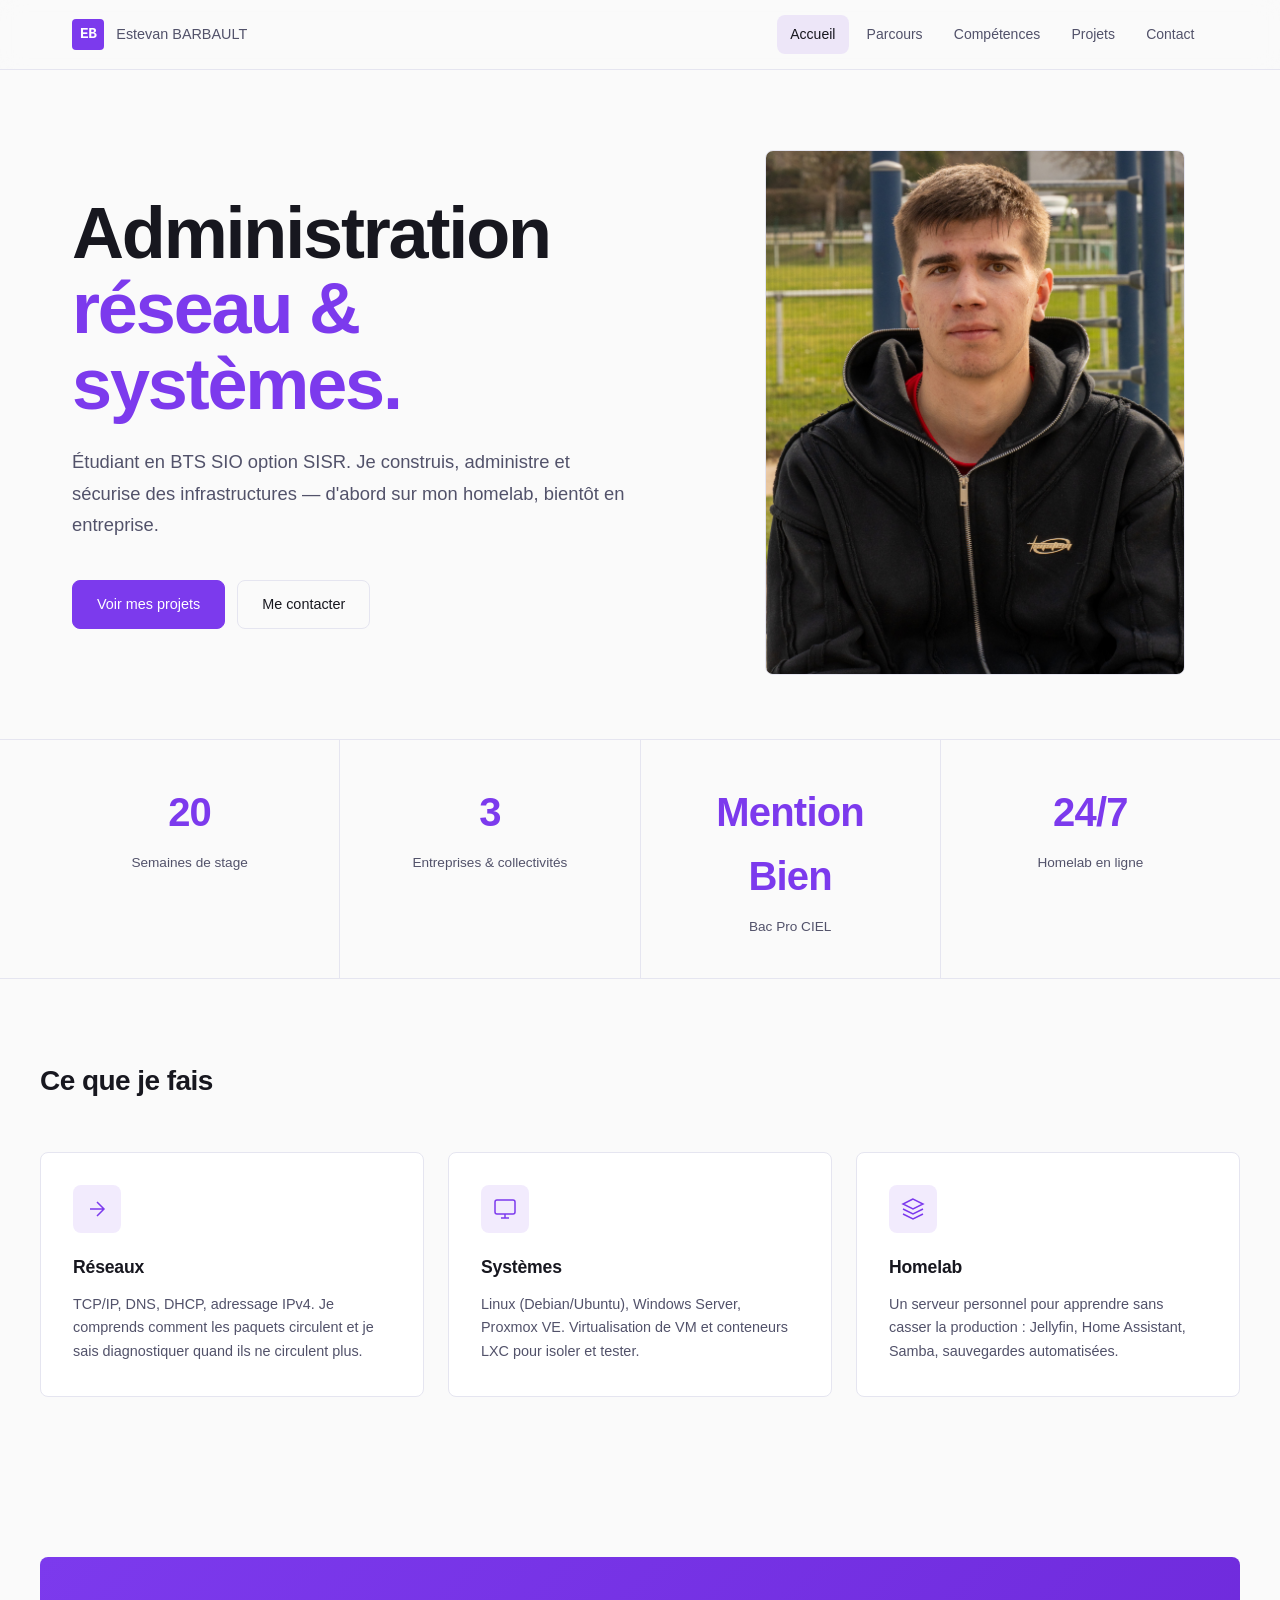
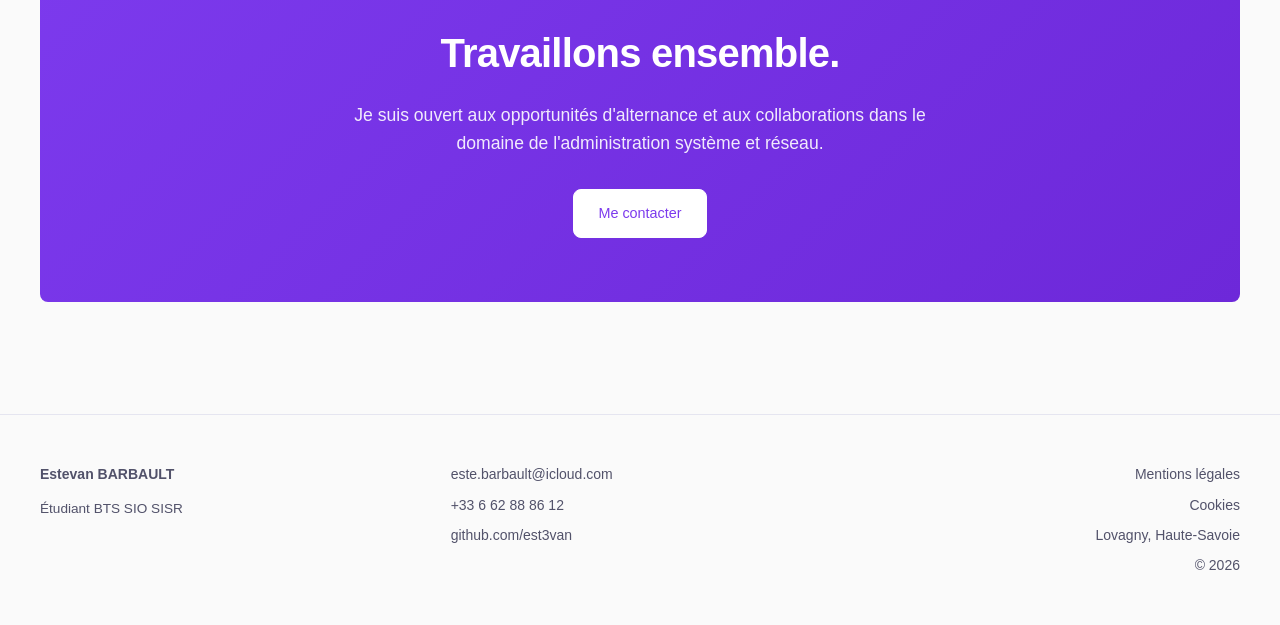
==== index.html @ fac8d5cd "Add files via upload" ====
<!DOCTYPE html>
<html lang="fr">
<head>
    <!-- Google Tag Manager -->
    <script>(function(w,d,s,l,i){w[l]=w[l]||[];w[l].push({'gtm.start':
    new Date().getTime(),event:'gtm.js'});var f=d.getElementsByTagName(s)[0],
    j=d.createElement(s),dl=l!='dataLayer'?'&l='+l:'';j.async=true;j.src=
    'https://www.googletagmanager.com/gtm.js?id='+i+dl;f.parentNode.insertBefore(j,f);
    })(window,document,'script','dataLayer','GTM-5NNPJSW4');</script>
    <!-- End Google Tag Manager -->

    <meta charset="UTF-8">
    <meta name="viewport" content="width=device-width, initial-scale=1.0">
    <title>Estevan BARBAULT — Administration réseau & systèmes</title>
    <meta name="description" content="Portfolio d'Estevan BARBAULT, étudiant en BTS SIO option SISR. Administration réseau, systèmes Linux/Windows, virtualisation Proxmox, homelab.">
    <meta name="keywords" content="BTS SIO, SISR, administration réseau, Linux, Proxmox, homelab, Estevan BARBAULT, Haute-Savoie">
    <meta name="author" content="Estevan BARBAULT">
    <meta name="robots" content="index, follow">
    <link rel="canonical" href="https://ebarbault.fr/">
    <link rel="alternate" hreflang="fr" href="https://ebarbault.fr/">
    <meta property="og:type" content="website">
    <meta property="og:url" content="https://ebarbault.fr/">
    <meta property="og:title" content="Estevan BARBAULT — BTS SIO SISR">
    <meta property="og:description" content="Étudiant en BTS SIO SISR, passionné par l'administration réseau et les systèmes.">
    <meta property="og:image" content="https://ebarbault.fr/og-image.jpg">
    <meta property="og:locale" content="fr_FR">
    <link rel="icon" type="image/svg+xml" href="logo-eb.svg">
    <link rel="stylesheet" href="css/style.css">
    <script type="application/ld+json">
    {
        "@context": "https://schema.org",
        "@type": "Person",
        "name": "Estevan BARBAULT",
        "jobTitle": "Étudiant BTS SIO SISR",
        "email": "este.barbault@icloud.com",
        "url": "https://ebarbault.fr",
        "sameAs": ["https://github.com/est3van"],
        "address": {
            "@type": "PostalAddress",
            "addressLocality": "Lovagny",
            "addressRegion": "Haute-Savoie",
            "postalCode": "74330",
            "addressCountry": "FR"
        },
        "knowsAbout": ["Administration réseau", "Linux", "Windows Server", "Proxmox VE", "TCP/IP", "DNS", "DHCP"]
    }
    </script>
</head>
<body>
    <!-- Google Tag Manager (noscript) -->
    <noscript><iframe src="https://www.googletagmanager.com/ns.html?id=GTM-5NNPJSW4"
    height="0" width="0" style="display:none;visibility:hidden"></iframe></noscript>
    <!-- End Google Tag Manager (noscript) -->

    <div class="page-wrapper">
        <header class="site-header">
            <div class="header-inner">
                <a href="/" class="logo">
                    <span class="logo-mark">EB</span>
                    <span class="logo-text">Estevan BARBAULT</span>
                </a>
                <nav class="main-nav">
                    <ul>
                        <li><a href="index.html" class="active">Accueil</a></li>
                        <li><a href="parcours.html">Parcours</a></li>
                        <li><a href="competences.html">Compétences</a></li>
                        <li><a href="projets.html">Projets</a></li>
                        <li><a href="contact.html">Contact</a></li>
                    </ul>
                </nav>
                <button class="mobile-toggle" id="mobileToggle" aria-label="Menu">
                    <span></span><span></span><span></span>
                </button>
            </div>
        </header>

        <main>
            <section class="hero">
                <div class="hero-inner">
                    <h1 class="hero-title">
                        Administration<br>
                        <span class="accent">réseau & systèmes.</span>
                    </h1>
                    <p class="hero-lead">
                        Étudiant en BTS SIO option SISR. Je construis, administre et sécurise des infrastructures — d'abord sur mon homelab, bientôt en entreprise.
                    </p>
                    <div class="hero-actions">
                        <a href="projets.html" class="btn btn-primary">Voir mes projets</a>
                        <a href="contact.html" class="btn btn-ghost">Me contacter</a>
                    </div>
                </div>
                <div class="hero-photo">
                    <img src="este.jpg" alt="Estevan BARBAULT" loading="lazy">
                    <div class="image-shield"></div>
                </div>
            </section>

            <section class="stats-section">
                <div class="stats-grid">
                    <div class="stat">
                        <div class="stat-value">20</div>
                        <div class="stat-label">Semaines de stage</div>
                    </div>
                    <div class="stat">
                        <div class="stat-value">3</div>
                        <div class="stat-label">Entreprises & collectivités</div>
                    </div>
                    <div class="stat">
                        <div class="stat-value">Mention Bien</div>
                        <div class="stat-label">Bac Pro CIEL</div>
                    </div>
                    <div class="stat">
                        <div class="stat-value">24/7</div>
                        <div class="stat-label">Homelab en ligne</div>
                    </div>
                </div>
            </section>

            <section class="section">
                <div class="section-inner">
                    <div class="section-header">
                        <h2 class="section-title">Ce que je fais</h2>
                    </div>
                    <div class="grid-3">
                        <article class="feature-card">
                            <div class="card-icon">
                                <svg viewBox="0 0 24 24" fill="none" stroke="currentColor" stroke-width="1.5"><path d="M5 12h14M12 5l7 7-7 7"/></svg>
                            </div>
                            <h3>Réseaux</h3>
                            <p>TCP/IP, DNS, DHCP, adressage IPv4. Je comprends comment les paquets circulent et je sais diagnostiquer quand ils ne circulent plus.</p>
                        </article>
                        <article class="feature-card">
                            <div class="card-icon">
                                <svg viewBox="0 0 24 24" fill="none" stroke="currentColor" stroke-width="1.5"><rect x="2" y="3" width="20" height="14" rx="2"/><path d="M8 21h8M12 17v4"/></svg>
                            </div>
                            <h3>Systèmes</h3>
                            <p>Linux (Debian/Ubuntu), Windows Server, Proxmox VE. Virtualisation de VM et conteneurs LXC pour isoler et tester.</p>
                        </article>
                        <article class="feature-card">
                            <div class="card-icon">
                                <svg viewBox="0 0 24 24" fill="none" stroke="currentColor" stroke-width="1.5"><path d="M12 2L2 7l10 5 10-5-10-5zM2 17l10 5 10-5M2 12l10 5 10-5"/></svg>
                            </div>
                            <h3>Homelab</h3>
                            <p>Un serveur personnel pour apprendre sans casser la production : Jellyfin, Home Assistant, Samba, sauvegardes automatisées.</p>
                        </article>
                    </div>
                </div>
            </section>

            <section class="cta-section">
                <div class="cta-inner">
                    <h2>Travaillons ensemble.</h2>
                    <p>Je suis ouvert aux opportunités d'alternance et aux collaborations dans le domaine de l'administration système et réseau.</p>
                    <a href="contact.html" class="btn btn-primary">Me contacter</a>
                </div>
            </section>
        </main>

        <footer class="site-footer">
            <div class="footer-inner">
                <div class="footer-col">
                    <div class="footer-name">Estevan BARBAULT</div>
                    <div class="footer-role">Étudiant BTS SIO SISR</div>
                </div>
                <div class="footer-col">
                    <a href="mailto:este.barbault@icloud.com">este.barbault@icloud.com</a>
                    <a href="tel:+33662888612">+33 6 62 88 86 12</a>
                    <a href="https://github.com/est3van" target="_blank" rel="noopener">github.com/est3van</a>
                </div>
                <div class="footer-col footer-col--right">
                    <a href="mentions-legales.html">Mentions légales</a>
                    <a href="cookies.html">Cookies</a>
                    <span>Lovagny, Haute-Savoie</span>
                    <span>&copy; 2026</span>
                </div>
            </div>
        </footer>
    </div>

    <script src="js/main.js"></script>
</body>
</html>
---- css/style.css ----
/* ============================================
   TOKENS & RESET
   ============================================ */
*, *::before, *::after {
    margin: 0;
    padding: 0;
    box-sizing: border-box;
}

:root {
    --font-sans: -apple-system, BlinkMacSystemFont, 'Segoe UI', 'Inter', Roboto, sans-serif;
    --font-mono: 'SF Mono', 'JetBrains Mono', 'Cascadia Code', Consolas, monospace;

    /* Accent violet clair pour meilleur contraste (7.2:1 sur fond sombre) */
    --accent: #a78bfa;
    --accent-light: #c4b5fd;
    --accent-soft: rgba(167, 139, 250, 0.12);
    --success: #4ade80;
    --error: #ef4444;
    --info: #3b82f6;
}

/* Thème sombre (défaut) */
:root {
    --bg: #0a0a0f;
    --bg-elevated: #12121a;
    --bg-hover: #1a1a25;
    --text: #f0f0f5;
    --text-muted: #8a8a9a;
    --text-subtle: #55556a;
    --border: #25253a;
    --border-strong: #3a3a55;
    --radius: 8px;
    --max-width: 1200px;
    --transition: 0.25s cubic-bezier(0.4, 0, 0.2, 1);
    --header-height: 70px;
}

/* Thème clair (auto selon préférence système) */
@media (prefers-color-scheme: light) {
    :root {
        --bg: #fafafa;
        --bg-elevated: #ffffff;
        --bg-hover: #f0f0f5;
        --text: #17171f;
        --text-muted: #52526a;
        --text-subtle: #a3a3b8;
        --border: #e5e5f0;
        --border-strong: #d4d4e0;
        --accent: #7c3aed;
        --accent-light: #6d28d9;
        --accent-soft: rgba(124, 58, 237, 0.1);
    }
}

html {
    scroll-behavior: smooth;
    scroll-padding-top: var(--header-height); /* Empêche le header de cacher le contenu */
}

body {
    font-family: var(--font-sans);
    background: var(--bg);
    color: var(--text);
    line-height: 1.6;
    -webkit-font-smoothing: antialiased;
    -moz-osx-font-smoothing: grayscale;
}

a {
    color: inherit;
    text-decoration: none;
    transition: color var(--transition);
}

a:hover {
    color: var(--accent);
}

/* ============================================
   HEADER
   ============================================ */
.site-header {
    position: sticky;
    top: 0;
    z-index: 100;
    background: color-mix(in srgb, var(--bg) 85%, transparent);
    backdrop-filter: blur(12px);
    -webkit-backdrop-filter: blur(12px);
    border-bottom: 1px solid var(--border);
    height: var(--header-height);
}

.header-inner {
    max-width: var(--max-width);
    margin: 0 auto;
    padding: 0 2rem;
    height: 100%;
    display: flex;
    align-items: center;
    justify-content: space-between;
    gap: 2rem;
}

.logo {
    display: flex;
    align-items: center;
    gap: 0.75rem;
    font-weight: 500;
}

.logo-mark {
    font-family: var(--font-mono);
    font-weight: 700;
    font-size: 0.9rem;
    letter-spacing: -0.5px;
    background: var(--accent);
    color: #fff;
    padding: 0.25rem 0.5rem;
    border-radius: 4px;
}

.logo-text {
    font-size: 0.9rem;
    color: var(--text-muted);
}

.main-nav ul {
    list-style: none;
    display: flex;
    gap: 0.25rem;
}

.main-nav a {
    display: flex;
    align-items: center;
    gap: 0.5rem;
    padding: 0.5rem 0.85rem;
    font-size: 0.875rem;
    color: var(--text-muted);
    border-radius: var(--radius);
    transition: all var(--transition);
}

.main-nav a:hover {
    color: var(--text);
    background: var(--bg-hover);
}

.main-nav a.active {
    color: var(--text);
    background: var(--accent-soft);
    font-weight: 500;
}

/* ============================================
   MOBILE TOGGLE
   ============================================ */
.mobile-toggle {
    display: none;
    background: transparent;
    border: 1px solid var(--border);
    border-radius: var(--radius);
    padding: 0.5rem;
    cursor: pointer;
    flex-direction: column;
    gap: 4px;
    width: 36px;
    height: 36px;
    align-items: center;
    justify-content: center;
    transition: border-color var(--transition);
}

.mobile-toggle:hover {
    border-color: var(--accent);
}

.mobile-toggle span {
    width: 18px;
    height: 2px;
    background: var(--text);
    border-radius: 2px;
    transition: all var(--transition);
}

/* ============================================
   HERO
   ============================================ */
.hero {
    padding: 5rem 2rem 4rem;
    max-width: var(--max-width);
    margin: 0 auto;
    display: grid;
    grid-template-columns: 1.3fr 1fr;
    gap: 4rem;
    align-items: center;
}

.hero-title {
    font-size: clamp(2.5rem, 6vw, 4.5rem);
    font-weight: 700;
    letter-spacing: -0.03em;
    line-height: 1.05;
    margin-bottom: 1.5rem;
}

.hero-title .accent {
    color: var(--accent);
}

.hero-lead {
    font-size: 1.15rem;
    color: var(--text-muted);
    max-width: 560px;
    line-height: 1.7;
    margin-bottom: 2.5rem;
}

.hero-actions {
    display: flex;
    gap: 0.75rem;
    flex-wrap: wrap;
}

.hero-photo {
    position: relative;
    max-width: 420px;
    width: 100%;
    margin: 0 auto;
    border-radius: var(--radius);
    overflow: hidden;
    border: 1px solid var(--border);
    aspect-ratio: 4/5;
}

.hero-photo img {
    width: 100%;
    height: 100%;
    object-fit: cover;
    pointer-events: none;
    user-select: none;
}

.image-shield {
    position: absolute;
    top: 0;
    left: 0;
    width: 100%;
    height: 100%;
    background: transparent;
    z-index: 10;
}

/* ============================================
   BUTTONS
   ============================================ */
.btn {
    display: inline-flex;
    align-items: center;
    justify-content: center;
    gap: 0.5rem;
    padding: 0.75rem 1.5rem;
    font-size: 0.9rem;
    font-weight: 500;
    border-radius: var(--radius);
    border: 1px solid transparent;
    cursor: pointer;
    transition: all var(--transition);
    font-family: inherit;
}

.btn-primary {
    background: var(--accent);
    color: #fff;
    border-color: var(--accent);
}

.btn-primary:hover {
    background: var(--accent-light);
    border-color: var(--accent-light);
    color: #fff;
    transform: translateY(-1px);
}

.btn-ghost {
    background: transparent;
    color: var(--text);
    border-color: var(--border);
}

.btn-ghost:hover {
    border-color: var(--accent);
    color: var(--accent);
    background: var(--accent-soft);
}

.btn:disabled {
    opacity: 0.6;
    cursor: not-allowed;
    transform: none !important;
}

/* ============================================
   STATS
   ============================================ */
.stats-section {
    border-top: 1px solid var(--border);
    border-bottom: 1px solid var(--border);
}

.stats-grid {
    max-width: var(--max-width);
    margin: 0 auto;
    display: grid;
    grid-template-columns: repeat(4, 1fr);
    gap: 1px;
    background: var(--border);
}

.stat {
    background: var(--bg);
    padding: 2.5rem 2rem;
    text-align: center;
    transition: background var(--transition);
}

.stat:hover {
    background: var(--bg-elevated);
}

.stat-value {
    font-size: 2.5rem;
    font-weight: 700;
    letter-spacing: -0.02em;
    margin-bottom: 0.5rem;
    color: var(--accent);
}

.stat-label {
    font-size: 0.85rem;
    color: var(--text-muted);
}

/* ============================================
   SECTIONS
   ============================================ */
.section {
    padding: 5rem 2rem;
}

.section-alt {
    background: var(--bg-elevated);
    border-top: 1px solid var(--border);
    border-bottom: 1px solid var(--border);
}

.section-inner {
    max-width: var(--max-width);
    margin: 0 auto;
}

.section-header {
    display: flex;
    align-items: baseline;
    gap: 1rem;
    margin-bottom: 3rem;
}

.section-title {
    font-size: 1.75rem;
    font-weight: 700;
    letter-spacing: -0.02em;
}

/* ============================================
   FEATURE CARDS
   ============================================ */
.grid-3 {
    display: grid;
    grid-template-columns: repeat(3, 1fr);
    gap: 1.5rem;
}

.feature-card {
    background: var(--bg-elevated);
    border: 1px solid var(--border);
    border-radius: var(--radius);
    padding: 2rem;
    transition: all var(--transition);
}

.feature-card:hover {
    border-color: var(--accent);
    transform: translateY(-2px);
    box-shadow: 0 10px 30px -10px rgba(0, 0, 0, 0.3);
}

.card-icon {
    width: 48px;
    height: 48px;
    background: var(--accent-soft);
    border-radius: var(--radius);
    display: flex;
    align-items: center;
    justify-content: center;
    margin-bottom: 1.25rem;
    color: var(--accent);
}

.card-icon svg {
    width: 24px;
    height: 24px;
}

.feature-card h3 {
    font-size: 1.1rem;
    font-weight: 600;
    margin-bottom: 0.75rem;
    letter-spacing: -0.01em;
}

.feature-card p {
    font-size: 0.9rem;
    color: var(--text-muted);
    line-height: 1.65;
}

/* ============================================
   TIMELINE
   ============================================ */
.timeline {
    display: flex;
    flex-direction: column;
}

.timeline-item {
    display: grid;
    grid-template-columns: 200px 1fr;
    gap: 2rem;
    padding: 2rem 0;
    border-bottom: 1px solid var(--border);
}

.timeline-item:first-child {
    padding-top: 0;
}

.timeline-item:last-child {
    border-bottom: none;
}

.timeline-date {
    font-family: var(--font-mono);
    font-size: 0.85rem;
    color: var(--accent);
    padding-top: 0.2rem;
}

.timeline-content h3 {
    font-size: 1.15rem;
    font-weight: 600;
    margin-bottom: 0.25rem;
    letter-spacing: -0.01em;
}

.timeline-place {
    font-size: 0.9rem;
    color: var(--text-muted);
    margin-bottom: 0.75rem;
}

.timeline-content p {
    font-size: 0.95rem;
    color: var(--text-muted);
    line-height: 1.7;
}

/* ============================================
   CERT GRID
   ============================================ */
.cert-grid {
    display: grid;
    grid-template-columns: repeat(3, 1fr);
    gap: 1.5rem;
}

.cert-card {
    background: var(--bg-elevated);
    border: 1px solid var(--border);
    border-radius: var(--radius);
    padding: 2rem;
    transition: border-color var(--transition);
}

.cert-card:hover {
    border-color: var(--accent);
}

.cert-card h3 {
    font-size: 1.25rem;
    font-weight: 700;
    margin-bottom: 0.5rem;
    color: var(--accent);
}

.cert-card p {
    color: var(--text-muted);
    font-size: 0.9rem;
    margin-bottom: 1rem;
}

.cert-date {
    font-family: var(--font-mono);
    font-size: 0.8rem;
    color: var(--text-subtle);
}

/* ============================================
   SKILL LIST
   ============================================ */
.skill-list {
    list-style: none;
    display: flex;
    flex-direction: column;
    gap: 1rem;
}

.skill-list li {
    font-size: 0.95rem;
    padding-left: 1.5rem;
    position: relative;
    line-height: 1.6;
}

.skill-list li::before {
    content: '';
    position: absolute;
    left: 0;
    top: 0.6rem;
    width: 6px;
    height: 6px;
    background: var(--accent);
    border-radius: 50%;
}

.skill-list li strong {
    color: var(--text);
}

/* ============================================
   TECH GRID
   ============================================ */
.tech-grid {
    display: grid;
    grid-template-columns: repeat(auto-fill, minmax(160px, 1fr));
    gap: 1rem;
}

.tech-item {
    background: var(--bg-elevated);
    border: 1px solid var(--border);
    border-radius: var(--radius);
    padding: 1rem 1.25rem;
    text-align: center;
    font-size: 0.9rem;
    font-weight: 500;
    transition: all var(--transition);
}

.tech-item:hover {
    border-color: var(--accent);
    color: var(--accent);
    transform: translateY(-2px);
}

/* ============================================
   PROJECT GRID
   ============================================ */
.project-grid {
    display: grid;
    grid-template-columns: repeat(2, 1fr);
    gap: 1.5rem;
}

.project-card {
    background: var(--bg-elevated);
    border: 1px solid var(--border);
    border-radius: var(--radius);
    padding: 2rem;
    display: flex;
    flex-direction: column;
    transition: all var(--transition);
}

.project-card:hover {
    border-color: var(--accent);
    transform: translateY(-2px);
    box-shadow: 0 10px 30px -10px rgba(0, 0, 0, 0.3);
}

.project-tag {
    font-family: var(--font-mono);
    font-size: 0.7rem;
    text-transform: uppercase;
    letter-spacing: 1.5px;
    color: var(--accent);
    margin-bottom: 1rem;
    padding: 0.25rem 0.75rem;
    background: var(--accent-soft);
    border-radius: 100px;
    display: inline-block;
    width: fit-content;
}

.project-card h2 {
    font-size: 1.25rem;
    font-weight: 700;
    margin-bottom: 0.75rem;
    letter-spacing: -0.01em;
}

.project-card p {
    font-size: 0.9rem;
    color: var(--text-muted);
    line-height: 1.65;
    flex: 1;
    margin-bottom: 1.5rem;
}

.project-tech {
    display: flex;
    flex-wrap: wrap;
    gap: 0.5rem;
}

.project-tech span {
    font-family: var(--font-mono);
    font-size: 0.75rem;
    background: var(--bg);
    border: 1px solid var(--border);
    padding: 0.3rem 0.7rem;
    border-radius: 4px;
    color: var(--text-muted);
}

/* ============================================
   CTA SECTION
   ============================================ */
.cta-section {
    padding: 5rem 2rem;
}

.cta-inner {
    max-width: var(--max-width);
    margin: 0 auto;
    background: linear-gradient(135deg, var(--accent) 0%, var(--accent-light) 100%);
    border-radius: var(--radius);
    padding: 4rem 3rem;
    text-align: center;
    color: #fff;
}

.cta-inner h2 {
    font-size: 2.5rem;
    font-weight: 700;
    margin-bottom: 1rem;
    letter-spacing: -0.02em;
}

.cta-inner p {
    font-size: 1.1rem;
    opacity: 0.9;
    max-width: 600px;
    margin: 0 auto 2rem;
}

.cta-inner .btn-primary {
    background: #fff;
    color: var(--accent);
    border-color: #fff;
}

.cta-inner .btn-primary:hover {
    background: var(--bg);
    color: var(--accent);
}

/* ============================================
   PAGE HERO
   ============================================ */
.page-hero {
    padding: 5rem 2rem 3rem;
    max-width: var(--max-width);
    margin: 0 auto;
}

.page-hero-inner {
    max-width: 720px;
}

.page-title {
    font-size: clamp(2rem, 5vw, 3.5rem);
    font-weight: 700;
    letter-spacing: -0.03em;
    line-height: 1.1;
    margin-bottom: 1rem;
}

.page-lead {
    font-size: 1.1rem;
    color: var(--text-muted);
    line-height: 1.7;
}

/* ============================================
   CONTACT
   ============================================ */
.contact-layout {
    display: grid;
    grid-template-columns: 1fr 1.5fr;
    gap: 4rem;
    align-items: start;
}

.contact-info h2 {
    font-size: 1.25rem;
    font-weight: 700;
    margin-bottom: 1.5rem;
}

.contact-dl {
    display: flex;
    flex-direction: column;
    gap: 1.25rem;
}

.contact-dl dt {
    font-size: 0.75rem;
    text-transform: uppercase;
    letter-spacing: 1.5px;
    color: var(--accent);
    margin-bottom: 0.25rem;
    font-family: var(--font-mono);
}

.contact-dl dd {
    font-size: 0.95rem;
}

.contact-dl dd a:hover {
    color: var(--accent);
    text-decoration: underline;
    text-underline-offset: 4px;
}

.contact-form-wrapper h2 {
    font-size: 1.25rem;
    font-weight: 700;
    margin-bottom: 1.5rem;
}

.contact-form {
    display: flex;
    flex-direction: column;
    gap: 1.25rem;
}

.form-group label {
    display: block;
    font-size: 0.85rem;
    font-weight: 500;
    margin-bottom: 0.5rem;
    color: var(--text);
}

.form-group input,
.form-group textarea {
    width: 100%;
    padding: 0.75rem 1rem;
    font-family: var(--font-sans);
    font-size: 0.95rem;
    border: 1px solid var(--border);
    border-radius: var(--radius);
    background: var(--bg-elevated);
    color: var(--text);
    transition: all var(--transition);
}

.form-group input:focus,
.form-group textarea:focus {
    outline: none;
    border-color: var(--accent);
    box-shadow: 0 0 0 3px var(--accent-soft);
}

.form-group textarea {
    resize: vertical;
    min-height: 140px;
}

/* --- FORM STATUS ANIMATIONS --- */
.form-status {
    font-size: 0.9rem;
    padding: 0.85rem 1rem;
    border-radius: var(--radius);
    display: none;
    opacity: 0;
    transform: translateY(-10px);
    transition: all 0.3s ease;
}

.form-status.show {
    display: block;
    opacity: 1;
    transform: translateY(0);
}

.form-status.success {
    background: color-mix(in srgb, var(--success) 10%, var(--bg));
    color: var(--success);
    border: 1px solid color-mix(in srgb, var(--success) 30%, var(--bg));
}

.form-status.error {
    background: color-mix(in srgb, var(--error) 10%, var(--bg));
    color: var(--error);
    border: 1px solid color-mix(in srgb, var(--error) 30%, var(--bg));
}

.form-status.loading {
    background: color-mix(in srgb, var(--info) 10%, var(--bg));
    color: var(--info);
    border: 1px solid color-mix(in srgb, var(--info) 30%, var(--bg));
}

.rgpd-notice {
    font-size: 0.8rem;
    color: var(--text-subtle);
    margin-top: 1rem;
    line-height: 1.5;
}

/* ============================================
   ERROR PAGE
   ============================================ */
.error-page {
    padding: 8rem 2rem;
    min-height: 70vh;
    display: flex;
    align-items: center;
    justify-content: center;
}

.error-inner {
    text-align: center;
    max-width: 600px;
}

.error-code {
    font-size: 8rem;
    font-weight: 700;
    color: var(--accent);
    line-height: 1;
    margin-bottom: 1rem;
    letter-spacing: -0.03em;
}

.error-title {
    font-size: 2rem;
    font-weight: 700;
    margin-bottom: 1rem;
    letter-spacing: -0.02em;
}

.error-lead {
    font-size: 1.1rem;
    color: var(--text-muted);
    line-height: 1.7;
    margin-bottom: 2.5rem;
}

.error-actions {
    display: flex;
    gap: 0.75rem;
    justify-content: center;
    flex-wrap: wrap;
}

/* ============================================
   FOOTER
   ============================================ */
.site-footer {
    border-top: 1px solid var(--border);
    padding: 3rem 2rem;
    margin-top: 2rem;
}

.footer-inner {
    max-width: var(--max-width);
    margin: 0 auto;
    display: grid;
    grid-template-columns: 1fr 1fr 1fr;
    gap: 2rem;
}

.footer-name {
    font-weight: 600;
    margin-bottom: 0.25rem;
}

.footer-role {
    font-size: 0.85rem;
    color: var(--text-muted);
}

.footer-col {
    display: flex;
    flex-direction: column;
    gap: 0.5rem;
    font-size: 0.875rem;
    color: var(--text-muted);
}

.footer-col a:hover {
    color: var(--accent);
}

.footer-col--right {
    text-align: right;
}

/* ============================================
   CONTENT BLOCKS
   ============================================ */
.content-block {
    margin-bottom: 2.5rem;
}

.content-block h2 {
    font-size: 1.25rem;
    font-weight: 700;
    margin-bottom: 1rem;
    color: var(--text);
}

.content-block p {
    font-size: 0.95rem;
    color: var(--text-muted);
    line-height: 1.7;
    margin-bottom: 1rem;
}

.content-block ul {
    font-size: 0.95rem;
    color: var(--text-muted);
    line-height: 1.7;
    margin-left: 2rem;
}

/* ============================================
   RESPONSIVE
   ============================================ */
@media (max-width: 968px) {
    .hero {
        grid-template-columns: 1fr;
        gap: 3rem;
        text-align: center;
    }

    .hero-lead {
        margin-left: auto;
        margin-right: auto;
    }

    .hero-actions {
        justify-content: center;
    }

    .hero-photo {
        max-width: 400px;
        margin: 0 auto;
    }

    .grid-3 {
        grid-template-columns: 1fr;
    }

    .stats-grid {
        grid-template-columns: repeat(2, 1fr);
    }

    .project-grid {
        grid-template-columns: 1fr;
    }

    .cert-grid {
        grid-template-columns: 1fr;
    }

    .contact-layout {
        grid-template-columns: 1fr;
        gap: 3rem;
    }

    .timeline-item {
        grid-template-columns: 1fr;
        gap: 0.5rem;
    }
}

@media (max-width: 768px) {
    .header-inner {
        padding: 0 1rem;
    }

    .main-nav {
        display: none;
        position: absolute;
        top: 100%;
        left: 0;
        right: 0;
        background: var(--bg-elevated);
        border-bottom: 1px solid var(--border);
        padding: 1rem;
        box-shadow: 0 10px 30px -10px rgba(0, 0, 0, 0.5);
    }

    .main-nav.active {
        display: block;
        animation: slideDown 0.3s ease forwards;
    }

    @keyframes slideDown {
        from { opacity: 0; transform: translateY(-10px); }
        to { opacity: 1; transform: translateY(0); }
    }

    .main-nav ul {
        flex-direction: column;
        gap: 0.25rem;
    }

    .main-nav a {
        padding: 0.75rem 1rem;
        width: 100%;
    }

    .mobile-toggle {
        display: flex;
    }

    .hero {
        padding: 3rem 1rem 2rem;
    }

    .section {
        padding: 3rem 1rem;
    }

    .stats-grid {
        grid-template-columns: 1fr 1fr;
    }

    .footer-inner {
        grid-template-columns: 1fr;
        gap: 1.5rem;
        text-align: center;
    }

    .footer-col {
        align-items: center;
    }

    .footer-col--right {
        text-align: center;
    }

    .cta-inner {
        padding: 3rem 1.5rem;
    }

    .cta-inner h2 {
        font-size: 1.75rem;
    }
}
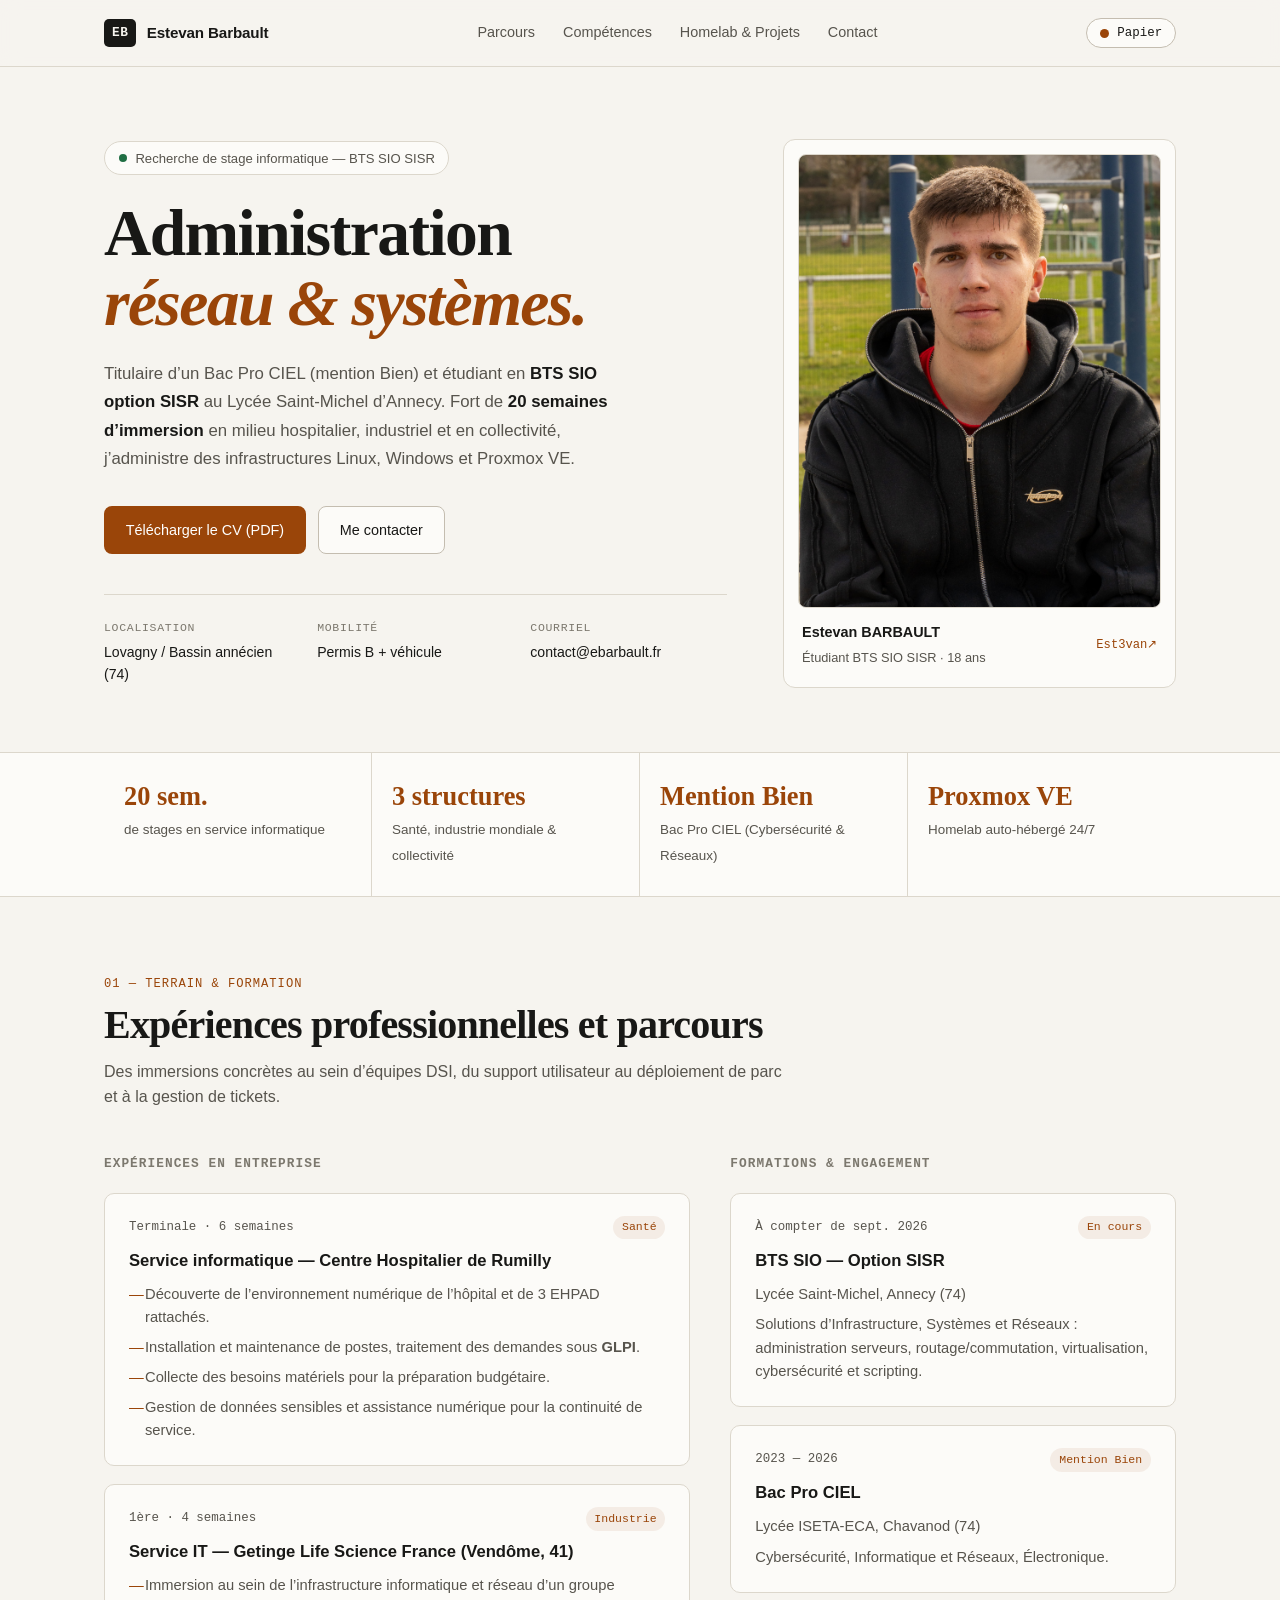
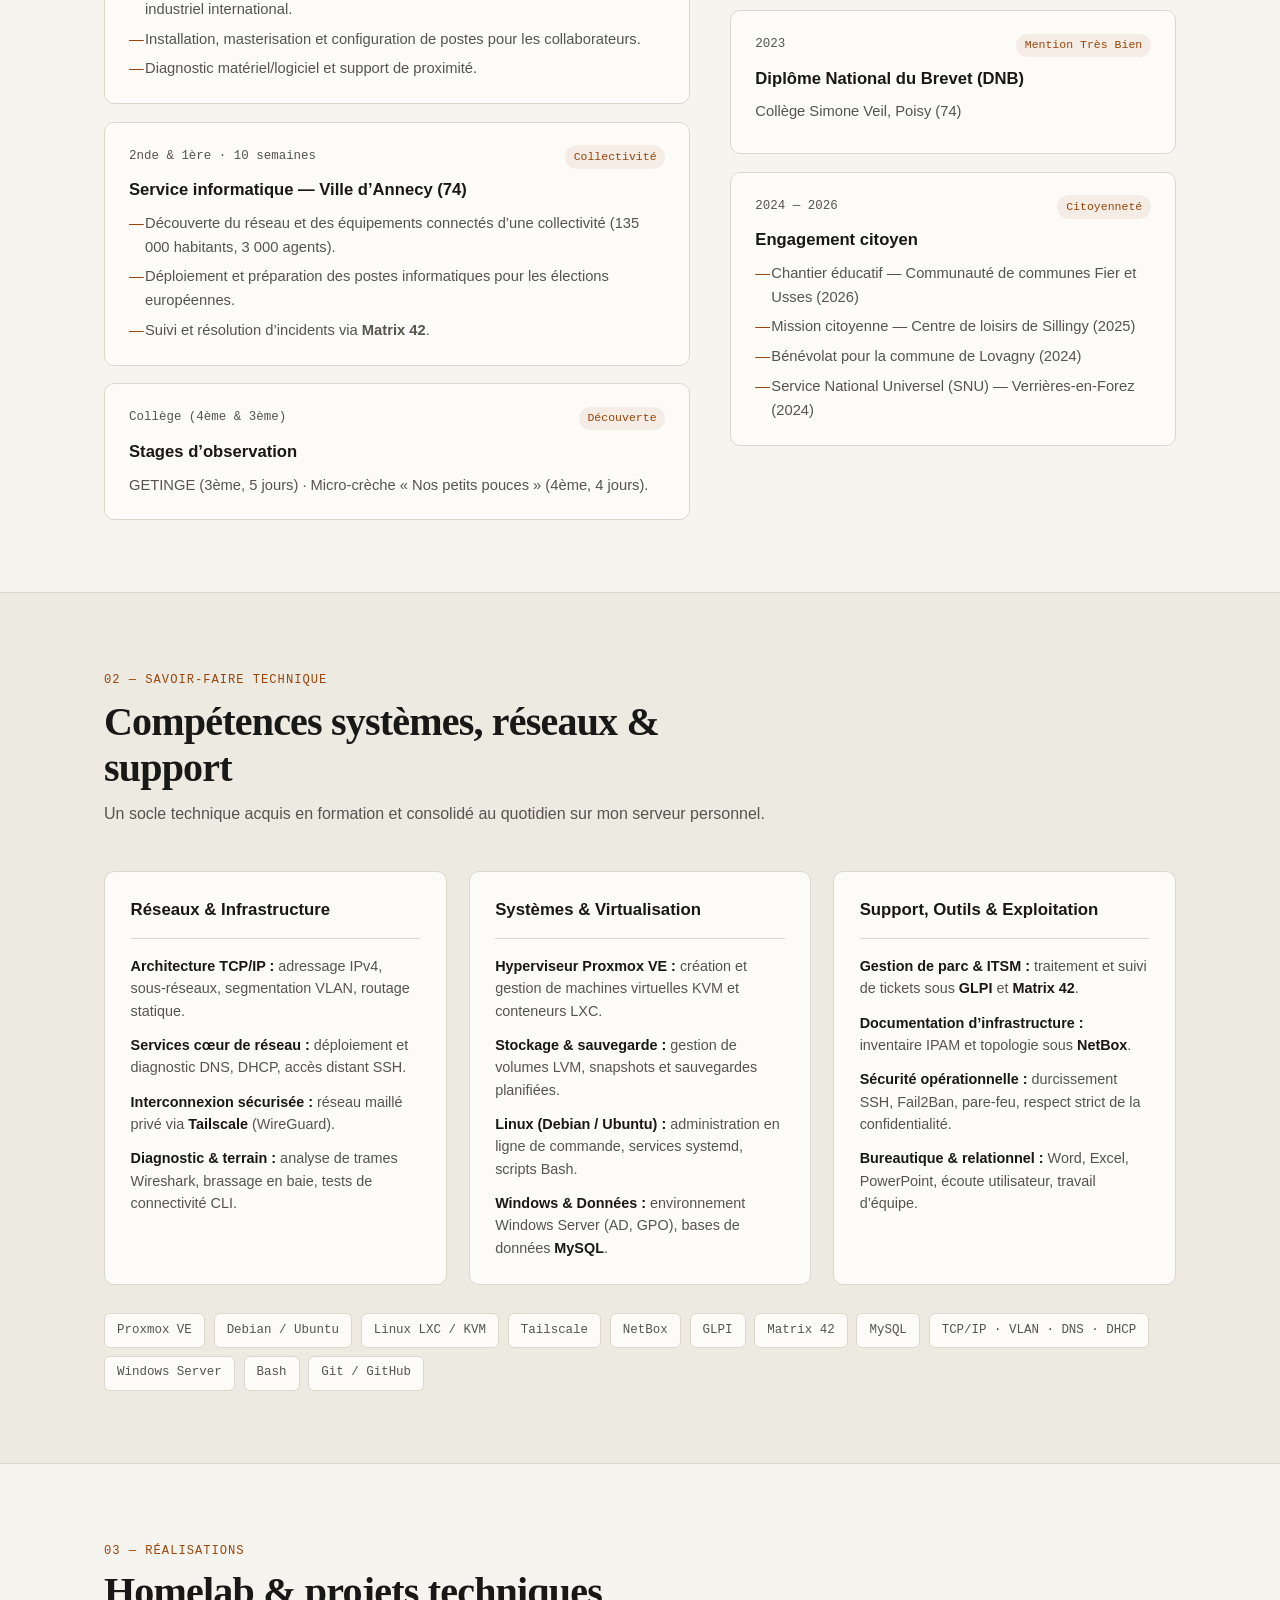
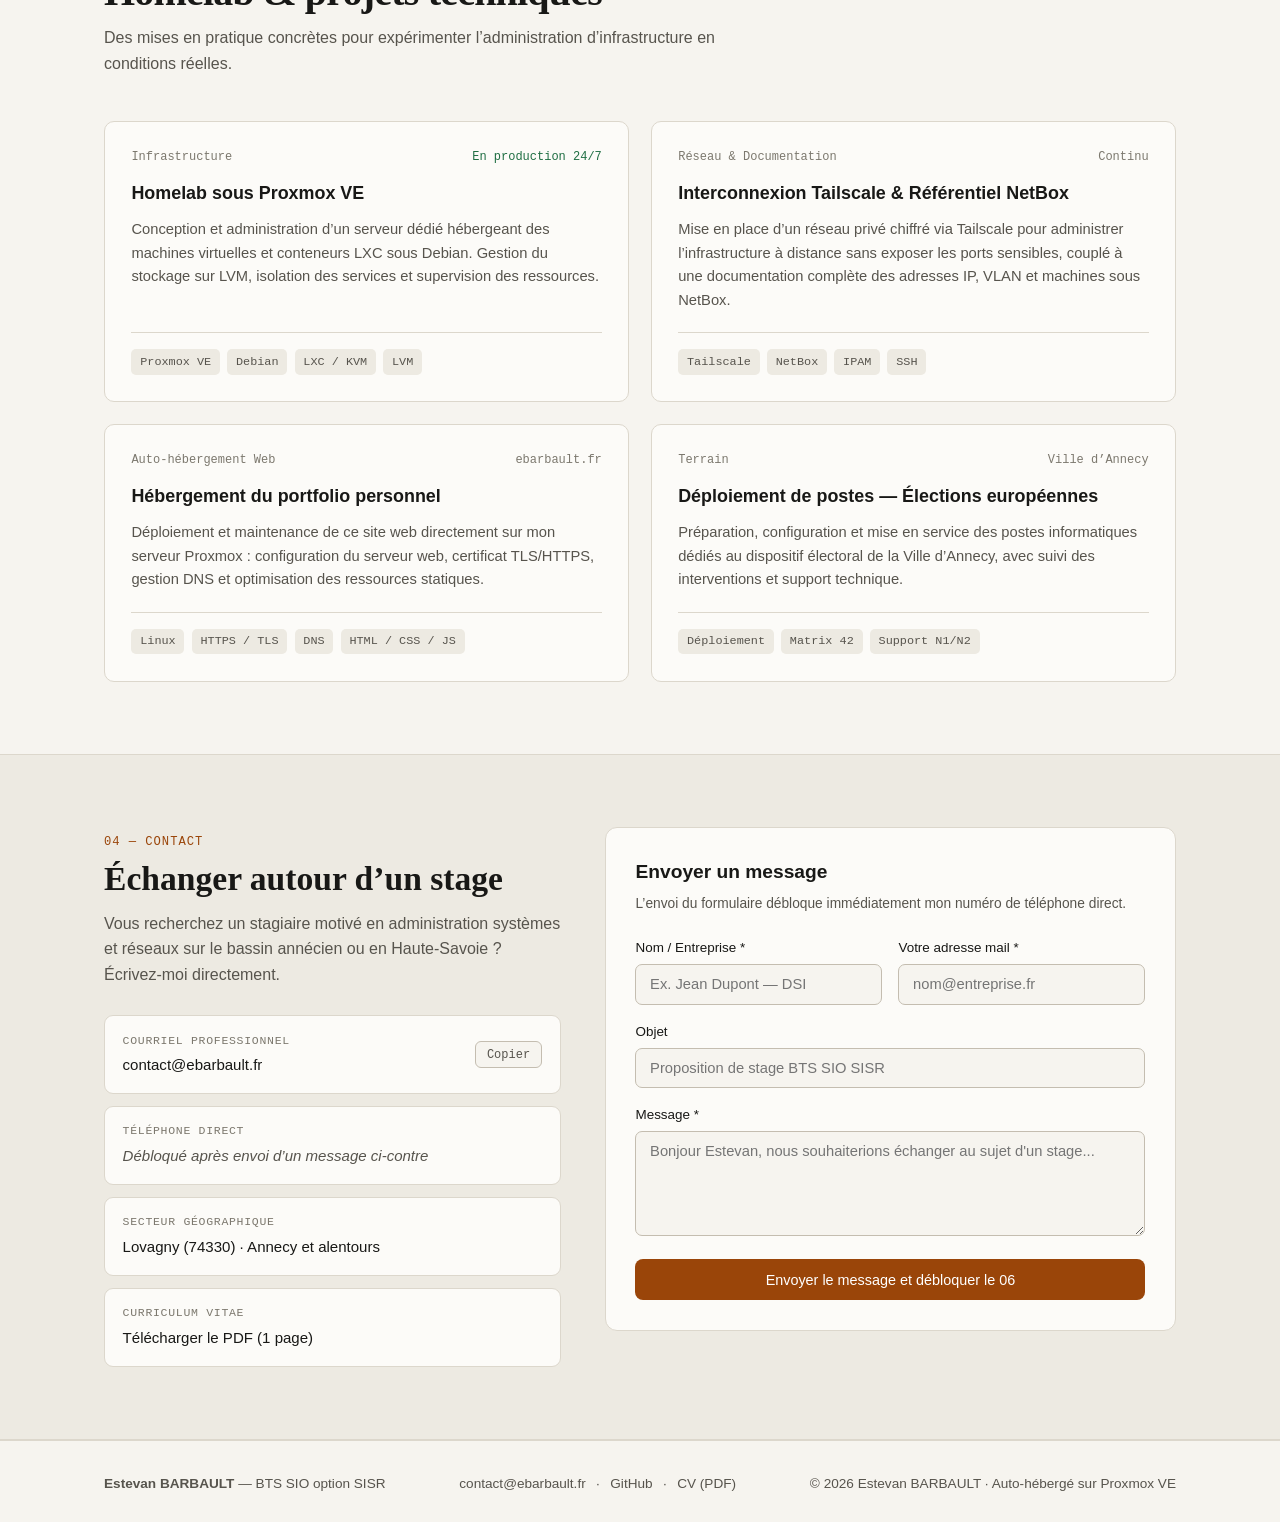
==== commit 43cc34d9: "Revise index.html for SEO and content updates Updated the title and meta description for improved SE" ====
--- a/index.html
+++ b/index.html
@@ -11,172 +11,479 @@
 
     <meta charset="UTF-8">
     <meta name="viewport" content="width=device-width, initial-scale=1.0">
-    <title>Estevan BARBAULT — Administration réseau & systèmes</title>
-    <meta name="description" content="Portfolio d'Estevan BARBAULT, étudiant en BTS SIO option SISR. Administration réseau, systèmes Linux/Windows, virtualisation Proxmox, homelab.">
-    <meta name="keywords" content="BTS SIO, SISR, administration réseau, Linux, Proxmox, homelab, Estevan BARBAULT, Haute-Savoie">
-    <meta name="author" content="Estevan BARBAULT">
-    <meta name="robots" content="index, follow">
-    <link rel="canonical" href="https://ebarbault.fr/">
-    <link rel="alternate" hreflang="fr" href="https://ebarbault.fr/">
-    <meta property="og:type" content="website">
-    <meta property="og:url" content="https://ebarbault.fr/">
-    <meta property="og:title" content="Estevan BARBAULT — BTS SIO SISR">
-    <meta property="og:description" content="Étudiant en BTS SIO SISR, passionné par l'administration réseau et les systèmes.">
-    <meta property="og:image" content="https://ebarbault.fr/og-image.jpg">
-    <meta property="og:locale" content="fr_FR">
+    <title>Estevan BARBAULT — Administration Réseau & Systèmes | BTS SIO SISR</title>
+    <meta name="description" content="Portfolio d'Estevan BARBAULT, étudiant en BTS SIO option SISR au Lycée Saint-Michel d'Annecy. Administration réseau, systèmes Linux/Windows, virtualisation Proxmox VE et recherche de stage.">
     <link rel="icon" type="image/svg+xml" href="logo-eb.svg">
     <link rel="stylesheet" href="css/style.css">
-    <script type="application/ld+json">
-    {
-        "@context": "https://schema.org",
-        "@type": "Person",
-        "name": "Estevan BARBAULT",
-        "jobTitle": "Étudiant BTS SIO SISR",
-        "email": "este.barbault@icloud.com",
-        "url": "https://ebarbault.fr",
-        "sameAs": ["https://github.com/est3van"],
-        "address": {
-            "@type": "PostalAddress",
-            "addressLocality": "Lovagny",
-            "addressRegion": "Haute-Savoie",
-            "postalCode": "74330",
-            "addressCountry": "FR"
-        },
-        "knowsAbout": ["Administration réseau", "Linux", "Windows Server", "Proxmox VE", "TCP/IP", "DNS", "DHCP"]
-    }
-    </script>
 </head>
 <body>
-    <!-- Google Tag Manager (noscript) -->
-    <noscript><iframe src="https://www.googletagmanager.com/ns.html?id=GTM-5NNPJSW4"
-    height="0" width="0" style="display:none;visibility:hidden"></iframe></noscript>
-    <!-- End Google Tag Manager (noscript) -->
-
-    <div class="page-wrapper">
-        <header class="site-header">
-            <div class="header-inner">
-                <a href="/" class="logo">
-                    <span class="logo-mark">EB</span>
-                    <span class="logo-text">Estevan BARBAULT</span>
-                </a>
-                <nav class="main-nav">
-                    <ul>
-                        <li><a href="index.html" class="active">Accueil</a></li>
-                        <li><a href="parcours.html">Parcours</a></li>
-                        <li><a href="competences.html">Compétences</a></li>
-                        <li><a href="projets.html">Projets</a></li>
-                        <li><a href="contact.html">Contact</a></li>
-                    </ul>
-                </nav>
-                <button class="mobile-toggle" id="mobileToggle" aria-label="Menu">
-                    <span></span><span></span><span></span>
+    <header class="site-header">
+        <div class="container header-inner">
+            <a href="#top" class="brand">
+                <span class="brand-code">EB</span>
+                <span class="brand-name">Estevan Barbault</span>
+            </a>
+
+            <nav class="main-nav" id="mainNav" aria-label="Navigation principale">
+                <a href="#parcours">Parcours</a>
+                <a href="#competences">Compétences</a>
+                <a href="#projets">Homelab & Projets</a>
+                <a href="#contact">Contact</a>
+            </nav>
+
+            <div class="header-actions">
+                <button type="button" class="theme-switch" id="themeToggle" aria-label="Basculer entre Papier et Ardoise" aria-pressed="false">
+                    <span class="theme-dot"></span>
+                    <span id="themeLabel">Papier</span>
                 </button>
-            </div>
-        </header>
-
-        <main>
-            <section class="hero">
-                <div class="hero-inner">
+                <button type="button" class="menu-btn" id="menuToggle" aria-label="Menu" aria-expanded="false">
+                    Menu
+                </button>
+            </div>
+        </div>
+    </header>
+
+    <main id="top">
+        <!-- HERO -->
+        <section class="hero">
+            <div class="container hero-grid">
+                <div class="hero-content">
+                    <div class="availability">
+                        <span class="availability-dot"></span>
+                        <span>Recherche de stage informatique — BTS SIO SISR</span>
+                    </div>
+
                     <h1 class="hero-title">
                         Administration<br>
-                        <span class="accent">réseau & systèmes.</span>
+                        <span class="accent">réseau &amp; systèmes.</span>
                     </h1>
+
                     <p class="hero-lead">
-                        Étudiant en BTS SIO option SISR. Je construis, administre et sécurise des infrastructures — d'abord sur mon homelab, bientôt en entreprise.
+                        Titulaire d’un Bac Pro CIEL (mention Bien) et étudiant en <strong>BTS SIO option SISR</strong> au Lycée Saint-Michel d’Annecy. Fort de <strong>20 semaines d’immersion</strong> en milieu hospitalier, industriel et en collectivité, j’administre des infrastructures Linux, Windows et Proxmox VE.
                     </p>
-                    <div class="hero-actions">
-                        <a href="projets.html" class="btn btn-primary">Voir mes projets</a>
-                        <a href="contact.html" class="btn btn-ghost">Me contacter</a>
-                    </div>
-                </div>
-                <div class="hero-photo">
-                    <img src="este.jpg" alt="Estevan BARBAULT" loading="lazy">
-                    <div class="image-shield"></div>
-                </div>
-            </section>
-
-            <section class="stats-section">
-                <div class="stats-grid">
-                    <div class="stat">
-                        <div class="stat-value">20</div>
-                        <div class="stat-label">Semaines de stage</div>
-                    </div>
-                    <div class="stat">
-                        <div class="stat-value">3</div>
-                        <div class="stat-label">Entreprises & collectivités</div>
-                    </div>
-                    <div class="stat">
-                        <div class="stat-value">Mention Bien</div>
-                        <div class="stat-label">Bac Pro CIEL</div>
-                    </div>
-                    <div class="stat">
-                        <div class="stat-value">24/7</div>
-                        <div class="stat-label">Homelab en ligne</div>
-                    </div>
-                </div>
-            </section>
-
-            <section class="section">
-                <div class="section-inner">
-                    <div class="section-header">
-                        <h2 class="section-title">Ce que je fais</h2>
-                    </div>
-                    <div class="grid-3">
-                        <article class="feature-card">
-                            <div class="card-icon">
-                                <svg viewBox="0 0 24 24" fill="none" stroke="currentColor" stroke-width="1.5"><path d="M5 12h14M12 5l7 7-7 7"/></svg>
-                            </div>
-                            <h3>Réseaux</h3>
-                            <p>TCP/IP, DNS, DHCP, adressage IPv4. Je comprends comment les paquets circulent et je sais diagnostiquer quand ils ne circulent plus.</p>
-                        </article>
-                        <article class="feature-card">
-                            <div class="card-icon">
-                                <svg viewBox="0 0 24 24" fill="none" stroke="currentColor" stroke-width="1.5"><rect x="2" y="3" width="20" height="14" rx="2"/><path d="M8 21h8M12 17v4"/></svg>
-                            </div>
-                            <h3>Systèmes</h3>
-                            <p>Linux (Debian/Ubuntu), Windows Server, Proxmox VE. Virtualisation de VM et conteneurs LXC pour isoler et tester.</p>
-                        </article>
-                        <article class="feature-card">
-                            <div class="card-icon">
-                                <svg viewBox="0 0 24 24" fill="none" stroke="currentColor" stroke-width="1.5"><path d="M12 2L2 7l10 5 10-5-10-5zM2 17l10 5 10-5M2 12l10 5 10-5"/></svg>
-                            </div>
-                            <h3>Homelab</h3>
-                            <p>Un serveur personnel pour apprendre sans casser la production : Jellyfin, Home Assistant, Samba, sauvegardes automatisées.</p>
-                        </article>
-                    </div>
-                </div>
-            </section>
-
-            <section class="cta-section">
-                <div class="cta-inner">
-                    <h2>Travaillons ensemble.</h2>
-                    <p>Je suis ouvert aux opportunités d'alternance et aux collaborations dans le domaine de l'administration système et réseau.</p>
-                    <a href="contact.html" class="btn btn-primary">Me contacter</a>
-                </div>
-            </section>
-        </main>
-
-        <footer class="site-footer">
-            <div class="footer-inner">
-                <div class="footer-col">
-                    <div class="footer-name">Estevan BARBAULT</div>
-                    <div class="footer-role">Étudiant BTS SIO SISR</div>
-                </div>
-                <div class="footer-col">
-                    <a href="mailto:este.barbault@icloud.com">este.barbault@icloud.com</a>
-                    <a href="tel:+33662888612">+33 6 62 88 86 12</a>
-                    <a href="https://github.com/est3van" target="_blank" rel="noopener">github.com/est3van</a>
-                </div>
-                <div class="footer-col footer-col--right">
-                    <a href="mentions-legales.html">Mentions légales</a>
-                    <a href="cookies.html">Cookies</a>
-                    <span>Lovagny, Haute-Savoie</span>
-                    <span>&copy; 2026</span>
-                </div>
-            </div>
-        </footer>
-    </div>
+
+                    <div class="hero-cta">
+                        <a href="CV_Estevan_BARBAULT.pdf" class="btn btn-primary" download="CV_Estevan_BARBAULT.pdf">
+                            Télécharger le CV (PDF)
+                        </a>
+                        <a href="#contact" class="btn btn-secondary">
+                            Me contacter
+                        </a>
+                    </div>
+
+                    <dl class="hero-meta">
+                        <div>
+                            <dt>Localisation</dt>
+                            <dd>Lovagny / Bassin annécien (74)</dd>
+                        </div>
+                        <div>
+                            <dt>Mobilité</dt>
+                            <dd>Permis B + véhicule</dd>
+                        </div>
+                        <div>
+                            <dt>Courriel</dt>
+                            <dd><a href="mailto:contact@ebarbault.fr">contact@ebarbault.fr</a></dd>
+                        </div>
+                    </dl>
+                </div>
+
+                <aside class="hero-card">
+                    <figure class="portrait-frame">
+                        <img src="este.jpg" alt="Portrait d'Estevan BARBAULT" onerror="this.style.display='none'; this.nextElementSibling.style.display='flex';">
+                        <div class="portrait-fallback" style="display:none;" aria-hidden="true">
+                            <span>EB</span>
+                            <small>Photo : este.jpg</small>
+                        </div>
+                    </figure>
+                    <div class="hero-card-caption">
+                        <div>
+                            <strong>Estevan BARBAULT</strong>
+                            <span>Étudiant BTS SIO SISR · 18 ans</span>
+                        </div>
+                        <a href="https://github.com/est3van" target="_blank" rel="noopener" class="mono-link">Est3van↗</a>
+                    </div>
+                </aside>
+            </div>
+        </section>
+
+        <!-- CHIFFRES CLÉS -->
+        <section class="metrics" aria-label="Repères clés">
+            <div class="container metrics-grid">
+                <div class="metric-item">
+                    <span class="metric-value">20 sem.</span>
+                    <span class="metric-label">de stages en service informatique</span>
+                </div>
+                <div class="metric-item">
+                    <span class="metric-value">3 structures</span>
+                    <span class="metric-label">Santé, industrie mondiale &amp; collectivité</span>
+                </div>
+                <div class="metric-item">
+                    <span class="metric-value">Mention Bien</span>
+                    <span class="metric-label">Bac Pro CIEL (Cybersécurité &amp; Réseaux)</span>
+                </div>
+                <div class="metric-item">
+                    <span class="metric-value">Proxmox VE</span>
+                    <span class="metric-label">Homelab auto-hébergé 24/7</span>
+                </div>
+            </div>
+        </section>
+
+        <!-- PARCOURS & EXPÉRIENCES -->
+        <section id="parcours" class="section">
+            <div class="container">
+                <div class="section-head">
+                    <span class="eyebrow">01 — Terrain &amp; Formation</span>
+                    <h2>Expériences professionnelles et parcours</h2>
+                    <p>Des immersions concrètes au sein d’équipes DSI, du support utilisateur au déploiement de parc et à la gestion de tickets.</p>
+                </div>
+
+                <div class="two-col-split">
+                    <div>
+                        <h3 class="col-title">Expériences en entreprise</h3>
+                        <div class="entries-list">
+                            <article class="entry">
+                                <div class="entry-top">
+                                    <span class="entry-period">Terminale · 6 semaines</span>
+                                    <span class="entry-tag">Santé</span>
+                                </div>
+                                <h4>Service informatique — Centre Hospitalier de Rumilly</h4>
+                                <ul>
+                                    <li>Découverte de l’environnement numérique de l’hôpital et de 3 EHPAD rattachés.</li>
+                                    <li>Installation et maintenance de postes, traitement des demandes sous <strong>GLPI</strong>.</li>
+                                    <li>Collecte des besoins matériels pour la préparation budgétaire.</li>
+                                    <li>Gestion de données sensibles et assistance numérique pour la continuité de service.</li>
+                                </ul>
+                            </article>
+
+                            <article class="entry">
+                                <div class="entry-top">
+                                    <span class="entry-period">1ère · 4 semaines</span>
+                                    <span class="entry-tag">Industrie</span>
+                                </div>
+                                <h4>Service IT — Getinge Life Science France (Vendôme, 41)</h4>
+                                <ul>
+                                    <li>Immersion au sein de l’infrastructure informatique et réseau d’un groupe industriel international.</li>
+                                    <li>Installation, masterisation et configuration de postes pour les collaborateurs.</li>
+                                    <li>Diagnostic matériel/logiciel et support de proximité.</li>
+                                </ul>
+                            </article>
+
+                            <article class="entry">
+                                <div class="entry-top">
+                                    <span class="entry-period">2nde &amp; 1ère · 10 semaines</span>
+                                    <span class="entry-tag">Collectivité</span>
+                                </div>
+                                <h4>Service informatique — Ville d’Annecy (74)</h4>
+                                <ul>
+                                    <li>Découverte du réseau et des équipements connectés d’une collectivité (135 000 habitants, 3 000 agents).</li>
+                                    <li>Déploiement et préparation des postes informatiques pour les élections européennes.</li>
+                                    <li>Suivi et résolution d’incidents via <strong>Matrix 42</strong>.</li>
+                                </ul>
+                            </article>
+
+                            <article class="entry entry-compact">
+                                <div class="entry-top">
+                                    <span class="entry-period">Collège (4ème &amp; 3ème)</span>
+                                    <span class="entry-tag">Découverte</span>
+                                </div>
+                                <h4>Stages d’observation</h4>
+                                <p>GETINGE (3ème, 5 jours) · Micro-crèche « Nos petits pouces » (4ème, 4 jours).</p>
+                            </article>
+                        </div>
+                    </div>
+
+                    <div>
+                        <h3 class="col-title">Formations &amp; Engagement</h3>
+                        <div class="entries-list">
+                            <article class="entry">
+                                <div class="entry-top">
+                                    <span class="entry-period">À compter de sept. 2026</span>
+                                    <span class="entry-tag">En cours</span>
+                                </div>
+                                <h4>BTS SIO — Option SISR</h4>
+                                <p class="entry-sub">Lycée Saint-Michel, Annecy (74)</p>
+                                <p>Solutions d’Infrastructure, Systèmes et Réseaux : administration serveurs, routage/commutation, virtualisation, cybersécurité et scripting.</p>
+                            </article>
+
+                            <article class="entry">
+                                <div class="entry-top">
+                                    <span class="entry-period">2023 — 2026</span>
+                                    <span class="entry-tag">Mention Bien</span>
+                                </div>
+                                <h4>Bac Pro CIEL</h4>
+                                <p class="entry-sub">Lycée ISETA-ECA, Chavanod (74)</p>
+                                <p>Cybersécurité, Informatique et Réseaux, Électronique.</p>
+                            </article>
+
+                            <article class="entry">
+                                <div class="entry-top">
+                                    <span class="entry-period">2023</span>
+                                    <span class="entry-tag">Mention Très Bien</span>
+                                </div>
+                                <h4>Diplôme National du Brevet (DNB)</h4>
+                                <p class="entry-sub">Collège Simone Veil, Poisy (74)</p>
+                            </article>
+
+                            <article class="entry entry-compact">
+                                <div class="entry-top">
+                                    <span class="entry-period">2024 — 2026</span>
+                                    <span class="entry-tag">Citoyenneté</span>
+                                </div>
+                                <h4>Engagement citoyen</h4>
+                                <ul>
+                                    <li>Chantier éducatif — Communauté de communes Fier et Usses (2026)</li>
+                                    <li>Mission citoyenne — Centre de loisirs de Sillingy (2025)</li>
+                                    <li>Bénévolat pour la commune de Lovagny (2024)</li>
+                                    <li>Service National Universel (SNU) — Verrières-en-Forez (2024)</li>
+                                </ul>
+                            </article>
+                        </div>
+                    </div>
+                </div>
+            </div>
+        </section>
+
+        <!-- COMPÉTENCES -->
+        <section id="competences" class="section section-tinted">
+            <div class="container">
+                <div class="section-head">
+                    <span class="eyebrow">02 — Savoir-faire technique</span>
+                    <h2>Compétences systèmes, réseaux &amp; support</h2>
+                    <p>Un socle technique acquis en formation et consolidé au quotidien sur mon serveur personnel.</p>
+                </div>
+
+                <div class="skills-grid">
+                    <div class="skill-box">
+                        <h3>Réseaux &amp; Infrastructure</h3>
+                        <ul class="clean-list">
+                            <li><strong>Architecture TCP/IP :</strong> adressage IPv4, sous-réseaux, segmentation VLAN, routage statique.</li>
+                            <li><strong>Services cœur de réseau :</strong> déploiement et diagnostic DNS, DHCP, accès distant SSH.</li>
+                            <li><strong>Interconnexion sécurisée :</strong> réseau maillé privé via <strong>Tailscale</strong> (WireGuard).</li>
+                            <li><strong>Diagnostic &amp; terrain :</strong> analyse de trames Wireshark, brassage en baie, tests de connectivité CLI.</li>
+                        </ul>
+                    </div>
+
+                    <div class="skill-box">
+                        <h3>Systèmes &amp; Virtualisation</h3>
+                        <ul class="clean-list">
+                            <li><strong>Hyperviseur Proxmox VE :</strong> création et gestion de machines virtuelles KVM et conteneurs LXC.</li>
+                            <li><strong>Stockage &amp; sauvegarde :</strong> gestion de volumes LVM, snapshots et sauvegardes planifiées.</li>
+                            <li><strong>Linux (Debian / Ubuntu) :</strong> administration en ligne de commande, services systemd, scripts Bash.</li>
+                            <li><strong>Windows &amp; Données :</strong> environnement Windows Server (AD, GPO), bases de données <strong>MySQL</strong>.</li>
+                        </ul>
+                    </div>
+
+                    <div class="skill-box">
+                        <h3>Support, Outils &amp; Exploitation</h3>
+                        <ul class="clean-list">
+                            <li><strong>Gestion de parc &amp; ITSM :</strong> traitement et suivi de tickets sous <strong>GLPI</strong> et <strong>Matrix 42</strong>.</li>
+                            <li><strong>Documentation d’infrastructure :</strong> inventaire IPAM et topologie sous <strong>NetBox</strong>.</li>
+                            <li><strong>Sécurité opérationnelle :</strong> durcissement SSH, Fail2Ban, pare-feu, respect strict de la confidentialité.</li>
+                            <li><strong>Bureautique &amp; relationnel :</strong> Word, Excel, PowerPoint, écoute utilisateur, travail d’équipe.</li>
+                        </ul>
+                    </div>
+                </div>
+
+                <div class="stack-bar" aria-label="Technologies pratiquées">
+                    <span>Proxmox VE</span>
+                    <span>Debian / Ubuntu</span>
+                    <span>Linux LXC / KVM</span>
+                    <span>Tailscale</span>
+                    <span>NetBox</span>
+                    <span>GLPI</span>
+                    <span>Matrix 42</span>
+                    <span>MySQL</span>
+                    <span>TCP/IP · VLAN · DNS · DHCP</span>
+                    <span>Windows Server</span>
+                    <span>Bash</span>
+                    <span>Git / GitHub</span>
+                </div>
+            </div>
+        </section>
+
+        <!-- PROJETS & HOMELAB -->
+        <section id="projets" class="section">
+            <div class="container">
+                <div class="section-head">
+                    <span class="eyebrow">03 — Réalisations</span>
+                    <h2>Homelab &amp; projets techniques</h2>
+                    <p>Des mises en pratique concrètes pour expérimenter l’administration d’infrastructure en conditions réelles.</p>
+                </div>
+
+                <div class="projects-grid">
+                    <article class="project-card">
+                        <div class="project-meta">
+                            <span>Infrastructure</span>
+                            <span class="status-live">En production 24/7</span>
+                        </div>
+                        <h3>Homelab sous Proxmox VE</h3>
+                        <p>
+                            Conception et administration d’un serveur dédié hébergeant des machines virtuelles et conteneurs LXC sous Debian. Gestion du stockage sur LVM, isolation des services et supervision des ressources.
+                        </p>
+                        <div class="project-tags">
+                            <span>Proxmox VE</span>
+                            <span>Debian</span>
+                            <span>LXC / KVM</span>
+                            <span>LVM</span>
+                        </div>
+                    </article>
+
+                    <article class="project-card">
+                        <div class="project-meta">
+                            <span>Réseau &amp; Documentation</span>
+                            <span>Continu</span>
+                        </div>
+                        <h3>Interconnexion Tailscale &amp; Référentiel NetBox</h3>
+                        <p>
+                            Mise en place d’un réseau privé chiffré via Tailscale pour administrer l’infrastructure à distance sans exposer les ports sensibles, couplé à une documentation complète des adresses IP, VLAN et machines sous NetBox.
+                        </p>
+                        <div class="project-tags">
+                            <span>Tailscale</span>
+                            <span>NetBox</span>
+                            <span>IPAM</span>
+                            <span>SSH</span>
+                        </div>
+                    </article>
+
+                    <article class="project-card">
+                        <div class="project-meta">
+                            <span>Auto-hébergement Web</span>
+                            <span>ebarbault.fr</span>
+                        </div>
+                        <h3>Hébergement du portfolio personnel</h3>
+                        <p>
+                            Déploiement et maintenance de ce site web directement sur mon serveur Proxmox : configuration du serveur web, certificat TLS/HTTPS, gestion DNS et optimisation des ressources statiques.
+                        </p>
+                        <div class="project-tags">
+                            <span>Linux</span>
+                            <span>HTTPS / TLS</span>
+                            <span>DNS</span>
+                            <span>HTML / CSS / JS</span>
+                        </div>
+                    </article>
+
+                    <article class="project-card">
+                        <div class="project-meta">
+                            <span>Terrain</span>
+                            <span>Ville d’Annecy</span>
+                        </div>
+                        <h3>Déploiement de postes — Élections européennes</h3>
+                        <p>
+                            Préparation, configuration et mise en service des postes informatiques dédiés au dispositif électoral de la Ville d’Annecy, avec suivi des interventions et support technique.
+                        </p>
+                        <div class="project-tags">
+                            <span>Déploiement</span>
+                            <span>Matrix 42</span>
+                            <span>Support N1/N2</span>
+                        </div>
+                    </article>
+                </div>
+            </div>
+        </section>
+
+        <!-- CONTACT -->
+        <section id="contact" class="section section-tinted">
+            <div class="container contact-grid">
+                <div class="contact-aside">
+                    <span class="eyebrow">04 — Contact</span>
+                    <h2>Échanger autour d’un stage</h2>
+                    <p>
+                        Vous recherchez un stagiaire motivé en administration systèmes et réseaux sur le bassin annécien ou en Haute-Savoie ? Écrivez-moi directement.
+                    </p>
+
+                    <div class="contact-cards">
+                        <div class="contact-row">
+                            <div>
+                                <span class="contact-label">Courriel professionnel</span>
+                                <a href="mailto:contact@ebarbault.fr" class="contact-val">contact@ebarbault.fr</a>
+                            </div>
+                            <button type="button" class="copy-btn" data-copy="contact@ebarbault.fr">Copier</button>
+                        </div>
+
+                        <div class="contact-row">
+                            <div>
+                                <span class="contact-label">Téléphone direct</span>
+                                <span id="phoneLocked" class="contact-val contact-locked">
+                                    Débloqué après envoi d’un message ci-contre
+                                </span>
+                                <a id="phoneUnlocked" href="tel:+33662888612" class="contact-val" style="display:none;">
+                                    06 62 88 86 12
+                                </a>
+                            </div>
+                            <button type="button" id="copyPhoneBtn" class="copy-btn" data-copy="06 62 88 86 12" style="display:none;">Copier</button>
+                        </div>
+
+                        <div class="contact-row">
+                            <div>
+                                <span class="contact-label">Secteur géographique</span>
+                                <span class="contact-val">Lovagny (74330) · Annecy et alentours</span>
+                            </div>
+                        </div>
+
+                        <div class="contact-row">
+                            <div>
+                                <span class="contact-label">Curriculum Vitae</span>
+                                <a href="CV_Estevan_BARBAULT.pdf" download="CV_Estevan_BARBAULT.pdf" class="contact-val">Télécharger le PDF (1 page)</a>
+                            </div>
+                        </div>
+                    </div>
+                </div>
+
+                <div class="contact-form-box">
+                    <h3>Envoyer un message</h3>
+                    <p class="form-hint">L’envoi du formulaire débloque immédiatement mon numéro de téléphone direct.</p>
+
+                    <form id="contactForm" class="contact-form" novalidate>
+                        <div class="form-row">
+                            <div class="field">
+                                <label for="name">Nom / Entreprise *</label>
+                                <input type="text" id="name" name="name" required placeholder="Ex. Jean Dupont — DSI">
+                            </div>
+                            <div class="field">
+                                <label for="email">Votre adresse mail *</label>
+                                <input type="email" id="email" name="email" required placeholder="nom@entreprise.fr">
+                            </div>
+                        </div>
+
+                        <div class="field">
+                            <label for="subject">Objet</label>
+                            <input type="text" id="subject" name="subject" placeholder="Proposition de stage BTS SIO SISR">
+                        </div>
+
+                        <div class="field">
+                            <label for="message">Message *</label>
+                            <textarea id="message" name="message" rows="5" required placeholder="Bonjour Estevan, nous souhaiterions échanger au sujet d'un stage..."></textarea>
+                        </div>
+
+                        <div id="formFeedback" class="form-feedback" role="status" aria-live="polite"></div>
+
+                        <button type="submit" id="submitBtn" class="btn btn-primary btn-full">
+                            Envoyer le message et débloquer le 06
+                        </button>
+                    </form>
+                </div>
+            </div>
+        </section>
+    </main>
+
+    <footer class="site-footer">
+        <div class="container footer-inner">
+            <div>
+                <strong>Estevan BARBAULT</strong> — BTS SIO option SISR
+            </div>
+            <div class="footer-links">
+                <a href="mailto:contact@ebarbault.fr">contact@ebarbault.fr</a>
+                <span>·</span>
+                <a href="https://github.com/est3van" target="_blank" rel="noopener">GitHub</a>
+                <span>·</span>
+                <a href="CV_Estevan_BARBAULT.pdf" download>CV (PDF)</a>
+            </div>
+            <div class="footer-note">
+                © 2026 Estevan BARBAULT · Auto-hébergé sur Proxmox VE
+            </div>
+        </div>
+    </footer>
 
     <script src="js/main.js"></script>
 </body>
-</html>+</html>
--- a/css/style.css
+++ b/css/style.css
@@ -1,1086 +1,942 @@
-/* ============================================
-   TOKENS & RESET
-   ============================================ */
+/* =========================================================
+   ESTEVAN BARBAULT — THÈME ÉDITORIAL & SOBRE (PAPIER / ARDOISE)
+   ========================================================= */
 *, *::before, *::after {
+    box-sizing: border-box;
     margin: 0;
     padding: 0;
-    box-sizing: border-box;
 }
 
 :root {
-    --font-sans: -apple-system, BlinkMacSystemFont, 'Segoe UI', 'Inter', Roboto, sans-serif;
-    --font-mono: 'SF Mono', 'JetBrains Mono', 'Cascadia Code', Consolas, monospace;
-
-    /* Accent violet clair pour meilleur contraste (7.2:1 sur fond sombre) */
-    --accent: #a78bfa;
-    --accent-light: #c4b5fd;
-    --accent-soft: rgba(167, 139, 250, 0.12);
-    --success: #4ade80;
-    --error: #ef4444;
-    --info: #3b82f6;
-}
-
-/* Thème sombre (défaut) */
-:root {
-    --bg: #0a0a0f;
-    --bg-elevated: #12121a;
-    --bg-hover: #1a1a25;
-    --text: #f0f0f5;
-    --text-muted: #8a8a9a;
-    --text-subtle: #55556a;
-    --border: #25253a;
-    --border-strong: #3a3a55;
+    --font-sans: "Inter", -apple-system, BlinkMacSystemFont, "Segoe UI", Roboto, sans-serif;
+    --font-serif: "Newsreader", Georgia, "Times New Roman", serif;
+    --font-mono: "JetBrains Mono", "SF Mono", Consolas, monospace;
+
+    --max-w: 1120px;
     --radius: 8px;
-    --max-width: 1200px;
-    --transition: 0.25s cubic-bezier(0.4, 0, 0.2, 1);
-    --header-height: 70px;
-}
-
-/* Thème clair (auto selon préférence système) */
-@media (prefers-color-scheme: light) {
-    :root {
-        --bg: #fafafa;
-        --bg-elevated: #ffffff;
-        --bg-hover: #f0f0f5;
-        --text: #17171f;
-        --text-muted: #52526a;
-        --text-subtle: #a3a3b8;
-        --border: #e5e5f0;
-        --border-strong: #d4d4e0;
-        --accent: #7c3aed;
-        --accent-light: #6d28d9;
-        --accent-soft: rgba(124, 58, 237, 0.1);
-    }
+    --transition: 0.18s ease;
+}
+
+/* THÈME PAPIER (CLAIR PAR DÉFAUT) */
+html[data-theme="paper"] {
+    --bg: #f6f4ef;
+    --bg-alt: #edeae2;
+    --surface: #fcfbf8;
+    --text: #181816;
+    --text-muted: #57544d;
+    --text-subtle: #7c786e;
+    --border: #dcd7cc;
+    --border-strong: #c4bdb0;
+    --accent: #9a4509;
+    --accent-hover: #7c3605;
+    --accent-soft: rgba(154, 69, 9, 0.08);
+    --ok: #1f6e43;
+    --ok-soft: rgba(31, 110, 67, 0.1);
+}
+
+/* THÈME ARDOISE (SOMBRE) */
+html[data-theme="slate"] {
+    --bg: #131518;
+    --bg-alt: #191c20;
+    --surface: #1e2227;
+    --text: #ecebe6;
+    --text-muted: #a3a199;
+    --text-subtle: #78766f;
+    --border: #2b3038;
+    --border-strong: #3d4450;
+    --accent: #d97724;
+    --accent-hover: #e88b3a;
+    --accent-soft: rgba(217, 119, 36, 0.12);
+    --ok: #4ade80;
+    --ok-soft: rgba(74, 222, 128, 0.12);
 }
 
 html {
     scroll-behavior: smooth;
-    scroll-padding-top: var(--header-height); /* Empêche le header de cacher le contenu */
+    scroll-padding-top: 76px;
 }
 
 body {
     font-family: var(--font-sans);
-    background: var(--bg);
+    background-color: var(--bg);
     color: var(--text);
     line-height: 1.6;
+    font-size: 16px;
     -webkit-font-smoothing: antialiased;
-    -moz-osx-font-smoothing: grayscale;
+    transition: background-color var(--transition), color var(--transition);
 }
 
 a {
     color: inherit;
     text-decoration: none;
-    transition: color var(--transition);
-}
-
-a:hover {
-    color: var(--accent);
-}
-
-/* ============================================
+}
+
+.container {
+    max-width: var(--max-w);
+    margin: 0 auto;
+    padding: 0 1.5rem;
+}
+
+/* =========================================================
    HEADER
-   ============================================ */
+   ========================================================= */
 .site-header {
     position: sticky;
     top: 0;
-    z-index: 100;
-    background: color-mix(in srgb, var(--bg) 85%, transparent);
-    backdrop-filter: blur(12px);
-    -webkit-backdrop-filter: blur(12px);
+    z-index: 50;
+    background: color-mix(in srgb, var(--bg) 92%, transparent);
+    backdrop-filter: blur(10px);
+    -webkit-backdrop-filter: blur(10px);
     border-bottom: 1px solid var(--border);
-    height: var(--header-height);
 }
 
 .header-inner {
-    max-width: var(--max-width);
-    margin: 0 auto;
-    padding: 0 2rem;
-    height: 100%;
+    height: 66px;
     display: flex;
     align-items: center;
     justify-content: space-between;
-    gap: 2rem;
-}
-
-.logo {
-    display: flex;
-    align-items: center;
-    gap: 0.75rem;
-    font-weight: 500;
-}
-
-.logo-mark {
-    font-family: var(--font-mono);
+    gap: 1.5rem;
+}
+
+.brand {
+    display: inline-flex;
+    align-items: center;
+    gap: 0.65rem;
+    font-weight: 600;
+}
+
+.brand-code {
+    font-family: var(--font-mono);
+    font-size: 0.8rem;
     font-weight: 700;
+    padding: 0.22rem 0.5rem;
+    border-radius: 5px;
+    background: var(--text);
+    color: var(--bg);
+    letter-spacing: 0.04em;
+}
+
+.brand-name {
+    font-size: 0.95rem;
+    letter-spacing: -0.01em;
+}
+
+.main-nav {
+    display: flex;
+    align-items: center;
+    gap: 1.75rem;
+}
+
+.main-nav a {
     font-size: 0.9rem;
-    letter-spacing: -0.5px;
-    background: var(--accent);
-    color: #fff;
-    padding: 0.25rem 0.5rem;
-    border-radius: 4px;
-}
-
-.logo-text {
-    font-size: 0.9rem;
-    color: var(--text-muted);
-}
-
-.main-nav ul {
-    list-style: none;
-    display: flex;
-    gap: 0.25rem;
-}
-
-.main-nav a {
-    display: flex;
-    align-items: center;
-    gap: 0.5rem;
-    padding: 0.5rem 0.85rem;
-    font-size: 0.875rem;
-    color: var(--text-muted);
-    border-radius: var(--radius);
-    transition: all var(--transition);
-}
-
-.main-nav a:hover {
-    color: var(--text);
-    background: var(--bg-hover);
-}
-
+    color: var(--text-muted);
+    transition: color var(--transition);
+}
+
+.main-nav a:hover,
 .main-nav a.active {
     color: var(--text);
-    background: var(--accent-soft);
+}
+
+.header-actions {
+    display: flex;
+    align-items: center;
+    gap: 0.6rem;
+}
+
+.theme-switch {
+    display: inline-flex;
+    align-items: center;
+    gap: 0.5rem;
+    padding: 0.42rem 0.8rem;
+    border-radius: 999px;
+    border: 1px solid var(--border-strong);
+    background: var(--surface);
+    color: var(--text);
+    font-family: var(--font-mono);
+    font-size: 0.78rem;
+    cursor: pointer;
+    transition: border-color var(--transition), background-color var(--transition);
+}
+
+.theme-switch:hover {
+    border-color: var(--accent);
+}
+
+.theme-dot {
+    width: 9px;
+    height: 9px;
+    border-radius: 50%;
+    background: var(--accent);
+}
+
+.menu-btn {
+    display: none;
+    padding: 0.42rem 0.75rem;
+    border-radius: 6px;
+    border: 1px solid var(--border-strong);
+    background: var(--surface);
+    color: var(--text);
+    font-family: var(--font-mono);
+    font-size: 0.78rem;
+    cursor: pointer;
+}
+
+/* =========================================================
+   HERO
+   ========================================================= */
+.hero {
+    padding: 4.5rem 0 4rem;
+}
+
+.hero-grid {
+    display: grid;
+    grid-template-columns: 1.35fr 0.85fr;
+    gap: 3.5rem;
+    align-items: center;
+}
+
+.availability {
+    display: inline-flex;
+    align-items: center;
+    gap: 0.55rem;
+    padding: 0.35rem 0.85rem;
+    border-radius: 999px;
+    background: var(--surface);
+    border: 1px solid var(--border);
+    font-size: 0.82rem;
+    color: var(--text-muted);
+    margin-bottom: 1.5rem;
+}
+
+.availability-dot {
+    width: 8px;
+    height: 8px;
+    border-radius: 50%;
+    background: var(--ok);
+}
+
+.hero-title {
+    font-family: var(--font-serif);
+    font-size: clamp(2.5rem, 5.2vw, 4.1rem);
+    font-weight: 600;
+    line-height: 1.06;
+    letter-spacing: -0.025em;
+    margin-bottom: 1.35rem;
+}
+
+.hero-title .accent {
+    color: var(--accent);
+    font-style: italic;
+}
+
+.hero-lead {
+    font-size: 1.05rem;
+    color: var(--text-muted);
+    max-width: 58ch;
+    margin-bottom: 2rem;
+    line-height: 1.7;
+}
+
+.hero-lead strong {
+    color: var(--text);
+    font-weight: 600;
+}
+
+.hero-cta {
+    display: flex;
+    flex-wrap: wrap;
+    gap: 0.75rem;
+    margin-bottom: 2.5rem;
+}
+
+.btn {
+    display: inline-flex;
+    align-items: center;
+    justify-content: center;
+    padding: 0.72rem 1.3rem;
+    border-radius: var(--radius);
+    font-size: 0.9rem;
     font-weight: 500;
-}
-
-/* ============================================
-   MOBILE TOGGLE
-   ============================================ */
-.mobile-toggle {
-    display: none;
-    background: transparent;
+    border: 1px solid transparent;
+    cursor: pointer;
+    transition: all var(--transition);
+}
+
+.btn-primary {
+    background: var(--accent);
+    color: #ffffff;
+}
+
+.btn-primary:hover {
+    background: var(--accent-hover);
+}
+
+.btn-secondary {
+    background: var(--surface);
+    color: var(--text);
+    border-color: var(--border-strong);
+}
+
+.btn-secondary:hover {
+    border-color: var(--accent);
+    color: var(--accent);
+}
+
+.btn-full {
+    width: 100%;
+}
+
+.hero-meta {
+    display: grid;
+    grid-template-columns: repeat(3, minmax(0, 1fr));
+    gap: 1rem;
+    padding-top: 1.5rem;
+    border-top: 1px solid var(--border);
+}
+
+.hero-meta dt {
+    font-family: var(--font-mono);
+    font-size: 0.72rem;
+    text-transform: uppercase;
+    letter-spacing: 0.06em;
+    color: var(--text-subtle);
+    margin-bottom: 0.2rem;
+}
+
+.hero-meta dd {
+    font-size: 0.88rem;
+    font-weight: 500;
+}
+
+.hero-meta a:hover {
+    color: var(--accent);
+    text-decoration: underline;
+}
+
+.hero-card {
+    background: var(--surface);
     border: 1px solid var(--border);
-    border-radius: var(--radius);
-    padding: 0.5rem;
-    cursor: pointer;
-    flex-direction: column;
-    gap: 4px;
-    width: 36px;
-    height: 36px;
-    align-items: center;
-    justify-content: center;
-    transition: border-color var(--transition);
-}
-
-.mobile-toggle:hover {
-    border-color: var(--accent);
-}
-
-.mobile-toggle span {
-    width: 18px;
-    height: 2px;
-    background: var(--text);
-    border-radius: 2px;
-    transition: all var(--transition);
-}
-
-/* ============================================
-   HERO
-   ============================================ */
-.hero {
-    padding: 5rem 2rem 4rem;
-    max-width: var(--max-width);
-    margin: 0 auto;
-    display: grid;
-    grid-template-columns: 1.3fr 1fr;
-    gap: 4rem;
-    align-items: center;
-}
-
-.hero-title {
-    font-size: clamp(2.5rem, 6vw, 4.5rem);
-    font-weight: 700;
-    letter-spacing: -0.03em;
-    line-height: 1.05;
-    margin-bottom: 1.5rem;
-}
-
-.hero-title .accent {
-    color: var(--accent);
-}
-
-.hero-lead {
-    font-size: 1.15rem;
-    color: var(--text-muted);
-    max-width: 560px;
-    line-height: 1.7;
-    margin-bottom: 2.5rem;
-}
-
-.hero-actions {
-    display: flex;
-    gap: 0.75rem;
-    flex-wrap: wrap;
-}
-
-.hero-photo {
-    position: relative;
-    max-width: 420px;
-    width: 100%;
-    margin: 0 auto;
-    border-radius: var(--radius);
+    border-radius: 12px;
+    padding: 0.85rem;
+}
+
+.portrait-frame {
+    aspect-ratio: 4 / 5;
+    border-radius: 8px;
     overflow: hidden;
+    background: var(--bg-alt);
     border: 1px solid var(--border);
-    aspect-ratio: 4/5;
-}
-
-.hero-photo img {
+}
+
+.portrait-frame img {
     width: 100%;
     height: 100%;
     object-fit: cover;
-    pointer-events: none;
-    user-select: none;
-}
-
-.image-shield {
-    position: absolute;
-    top: 0;
-    left: 0;
+    display: block;
+}
+
+.portrait-fallback {
     width: 100%;
     height: 100%;
-    background: transparent;
-    z-index: 10;
-}
-
-/* ============================================
-   BUTTONS
-   ============================================ */
-.btn {
-    display: inline-flex;
+    flex-direction: column;
     align-items: center;
     justify-content: center;
+    gap: 0.4rem;
+    color: var(--text-muted);
+}
+
+.portrait-fallback span {
+    font-family: var(--font-serif);
+    font-size: 3rem;
+    font-weight: 600;
+    color: var(--accent);
+}
+
+.portrait-fallback small {
+    font-family: var(--font-mono);
+    font-size: 0.75rem;
+}
+
+.hero-card-caption {
+    display: flex;
+    align-items: center;
+    justify-content: space-between;
+    gap: 0.75rem;
+    padding: 0.85rem 0.25rem 0.2rem;
+}
+
+.hero-card-caption strong {
+    display: block;
+    font-size: 0.9rem;
+}
+
+.hero-card-caption span {
+    font-size: 0.8rem;
+    color: var(--text-muted);
+}
+
+.mono-link {
+    font-family: var(--font-mono);
+    font-size: 0.76rem;
+    color: var(--accent);
+}
+
+.mono-link:hover {
+    text-decoration: underline;
+}
+
+/* =========================================================
+   METRICS BAND
+   ========================================================= */
+.metrics {
+    border-top: 1px solid var(--border);
+    border-bottom: 1px solid var(--border);
+    background: var(--surface);
+}
+
+.metrics-grid {
+    display: grid;
+    grid-template-columns: repeat(4, 1fr);
+}
+
+.metric-item {
+    padding: 1.75rem 1.25rem;
+    border-right: 1px solid var(--border);
+}
+
+.metric-item:last-child {
+    border-right: none;
+}
+
+.metric-value {
+    display: block;
+    font-family: var(--font-serif);
+    font-size: 1.65rem;
+    font-weight: 600;
+    color: var(--accent);
+    line-height: 1.2;
+    margin-bottom: 0.25rem;
+}
+
+.metric-label {
+    font-size: 0.84rem;
+    color: var(--text-muted);
+}
+
+/* =========================================================
+   SECTIONS & LAYOUTS
+   ========================================================= */
+.section {
+    padding: 4.5rem 0;
+}
+
+.section-tinted {
+    background: var(--bg-alt);
+    border-top: 1px solid var(--border);
+    border-bottom: 1px solid var(--border);
+}
+
+.section-head {
+    max-width: 680px;
+    margin-bottom: 2.75rem;
+}
+
+.eyebrow {
+    display: inline-block;
+    font-family: var(--font-mono);
+    font-size: 0.76rem;
+    text-transform: uppercase;
+    letter-spacing: 0.08em;
+    color: var(--accent);
+    margin-bottom: 0.5rem;
+}
+
+.section-head h2 {
+    font-family: var(--font-serif);
+    font-size: clamp(1.85rem, 3.4vw, 2.5rem);
+    font-weight: 600;
+    letter-spacing: -0.02em;
+    line-height: 1.15;
+    margin-bottom: 0.65rem;
+}
+
+.section-head p {
+    color: var(--text-muted);
+    font-size: 1rem;
+}
+
+.two-col-split {
+    display: grid;
+    grid-template-columns: 1.25fr 0.95fr;
+    gap: 2.5rem;
+    align-items: start;
+}
+
+.col-title {
+    font-family: var(--font-mono);
+    font-size: 0.8rem;
+    text-transform: uppercase;
+    letter-spacing: 0.08em;
+    color: var(--text-subtle);
+    margin-bottom: 1.15rem;
+}
+
+.entries-list {
+    display: flex;
+    flex-direction: column;
+    gap: 1.1rem;
+}
+
+.entry {
+    background: var(--surface);
+    border: 1px solid var(--border);
+    border-radius: 10px;
+    padding: 1.4rem 1.5rem;
+}
+
+.entry-top {
+    display: flex;
+    align-items: center;
+    justify-content: space-between;
     gap: 0.5rem;
-    padding: 0.75rem 1.5rem;
+    margin-bottom: 0.55rem;
+}
+
+.entry-period {
+    font-family: var(--font-mono);
+    font-size: 0.78rem;
+    color: var(--text-muted);
+}
+
+.entry-tag {
+    font-family: var(--font-mono);
+    font-size: 0.72rem;
+    padding: 0.15rem 0.55rem;
+    border-radius: 999px;
+    background: var(--accent-soft);
+    color: var(--accent);
+}
+
+.entry h4 {
+    font-size: 1.04rem;
+    font-weight: 600;
+    margin-bottom: 0.5rem;
+}
+
+.entry-sub {
+    font-size: 0.86rem;
+    color: var(--accent);
+    margin-bottom: 0.45rem;
+    font-weight: 500;
+}
+
+.entry p {
+    font-size: 0.92rem;
+    color: var(--text-muted);
+}
+
+.entry ul {
+    list-style: none;
+    display: flex;
+    flex-direction: column;
+    gap: 0.4rem;
+    margin-top: 0.5rem;
+}
+
+.entry li {
+    position: relative;
+    padding-left: 1rem;
+    font-size: 0.92rem;
+    color: var(--text-muted);
+}
+
+.entry li::before {
+    content: "—";
+    position: absolute;
+    left: 0;
+    color: var(--accent);
+}
+
+/* =========================================================
+   COMPÉTENCES
+   ========================================================= */
+.skills-grid {
+    display: grid;
+    grid-template-columns: repeat(3, 1fr);
+    gap: 1.35rem;
+}
+
+.skill-box {
+    background: var(--surface);
+    border: 1px solid var(--border);
+    border-radius: 10px;
+    padding: 1.6rem;
+}
+
+.skill-box h3 {
+    font-size: 1.05rem;
+    font-weight: 600;
+    padding-bottom: 0.85rem;
+    margin-bottom: 1rem;
+    border-bottom: 1px solid var(--border);
+}
+
+.clean-list {
+    list-style: none;
+    display: flex;
+    flex-direction: column;
+    gap: 0.75rem;
+}
+
+.clean-list li {
     font-size: 0.9rem;
+    color: var(--text-muted);
+    line-height: 1.55;
+}
+
+.clean-list strong {
+    color: var(--text);
+    font-weight: 600;
+}
+
+.stack-bar {
+    margin-top: 1.75rem;
+    display: flex;
+    flex-wrap: wrap;
+    gap: 0.55rem;
+}
+
+.stack-bar span {
+    font-family: var(--font-mono);
+    font-size: 0.78rem;
+    padding: 0.38rem 0.75rem;
+    border-radius: 6px;
+    background: var(--surface);
+    border: 1px solid var(--border);
+    color: var(--text-muted);
+}
+
+/* =========================================================
+   PROJETS
+   ========================================================= */
+.projects-grid {
+    display: grid;
+    grid-template-columns: repeat(2, 1fr);
+    gap: 1.35rem;
+}
+
+.project-card {
+    background: var(--surface);
+    border: 1px solid var(--border);
+    border-radius: 10px;
+    padding: 1.65rem;
+    display: flex;
+    flex-direction: column;
+}
+
+.project-meta {
+    display: flex;
+    align-items: center;
+    justify-content: space-between;
+    font-family: var(--font-mono);
+    font-size: 0.75rem;
+    color: var(--text-subtle);
+    margin-bottom: 0.75rem;
+}
+
+.status-live {
+    color: var(--ok);
+}
+
+.project-card h3 {
+    font-size: 1.12rem;
+    font-weight: 600;
+    margin-bottom: 0.65rem;
+}
+
+.project-card p {
+    font-size: 0.92rem;
+    color: var(--text-muted);
+    flex: 1;
+    margin-bottom: 1.25rem;
+}
+
+.project-tags {
+    display: flex;
+    flex-wrap: wrap;
+    gap: 0.45rem;
+    padding-top: 1rem;
+    border-top: 1px solid var(--border);
+}
+
+.project-tags span {
+    font-family: var(--font-mono);
+    font-size: 0.74rem;
+    padding: 0.2rem 0.55rem;
+    border-radius: 5px;
+    background: var(--bg-alt);
+    color: var(--text-muted);
+}
+
+/* =========================================================
+   CONTACT
+   ========================================================= */
+.contact-grid {
+    display: grid;
+    grid-template-columns: 1fr 1.25fr;
+    gap: 2.75rem;
+    align-items: start;
+}
+
+.contact-aside h2 {
+    font-family: var(--font-serif);
+    font-size: 2.1rem;
+    font-weight: 600;
+    line-height: 1.15;
+    margin-bottom: 0.75rem;
+}
+
+.contact-aside > p {
+    color: var(--text-muted);
+    margin-bottom: 1.75rem;
+}
+
+.contact-cards {
+    display: flex;
+    flex-direction: column;
+    gap: 0.75rem;
+}
+
+.contact-row {
+    display: flex;
+    align-items: center;
+    justify-content: space-between;
+    gap: 1rem;
+    padding: 0.95rem 1.1rem;
+    background: var(--surface);
+    border: 1px solid var(--border);
+    border-radius: 9px;
+}
+
+.contact-label {
+    display: block;
+    font-family: var(--font-mono);
+    font-size: 0.72rem;
+    text-transform: uppercase;
+    letter-spacing: 0.06em;
+    color: var(--text-subtle);
+    margin-bottom: 0.15rem;
+}
+
+.contact-val {
+    font-size: 0.94rem;
     font-weight: 500;
-    border-radius: var(--radius);
-    border: 1px solid transparent;
+}
+
+.contact-locked {
+    color: var(--text-muted);
+    font-style: italic;
+    font-weight: 400;
+}
+
+a.contact-val:hover {
+    color: var(--accent);
+    text-decoration: underline;
+}
+
+.copy-btn {
+    padding: 0.35rem 0.7rem;
+    border-radius: 6px;
+    border: 1px solid var(--border-strong);
+    background: var(--bg);
+    color: var(--text-muted);
+    font-family: var(--font-mono);
+    font-size: 0.75rem;
     cursor: pointer;
     transition: all var(--transition);
-    font-family: inherit;
-}
-
-.btn-primary {
-    background: var(--accent);
-    color: #fff;
+}
+
+.copy-btn:hover {
     border-color: var(--accent);
-}
-
-.btn-primary:hover {
-    background: var(--accent-light);
-    border-color: var(--accent-light);
-    color: #fff;
-    transform: translateY(-1px);
-}
-
-.btn-ghost {
-    background: transparent;
-    color: var(--text);
-    border-color: var(--border);
-}
-
-.btn-ghost:hover {
-    border-color: var(--accent);
-    color: var(--accent);
-    background: var(--accent-soft);
-}
-
-.btn:disabled {
-    opacity: 0.6;
-    cursor: not-allowed;
-    transform: none !important;
-}
-
-/* ============================================
-   STATS
-   ============================================ */
-.stats-section {
-    border-top: 1px solid var(--border);
-    border-bottom: 1px solid var(--border);
-}
-
-.stats-grid {
-    max-width: var(--max-width);
-    margin: 0 auto;
-    display: grid;
-    grid-template-columns: repeat(4, 1fr);
-    gap: 1px;
-    background: var(--border);
-}
-
-.stat {
-    background: var(--bg);
-    padding: 2.5rem 2rem;
-    text-align: center;
-    transition: background var(--transition);
-}
-
-.stat:hover {
-    background: var(--bg-elevated);
-}
-
-.stat-value {
-    font-size: 2.5rem;
-    font-weight: 700;
-    letter-spacing: -0.02em;
-    margin-bottom: 0.5rem;
-    color: var(--accent);
-}
-
-.stat-label {
-    font-size: 0.85rem;
-    color: var(--text-muted);
-}
-
-/* ============================================
-   SECTIONS
-   ============================================ */
-.section {
-    padding: 5rem 2rem;
-}
-
-.section-alt {
-    background: var(--bg-elevated);
-    border-top: 1px solid var(--border);
-    border-bottom: 1px solid var(--border);
-}
-
-.section-inner {
-    max-width: var(--max-width);
-    margin: 0 auto;
-}
-
-.section-header {
-    display: flex;
-    align-items: baseline;
-    gap: 1rem;
-    margin-bottom: 3rem;
-}
-
-.section-title {
-    font-size: 1.75rem;
-    font-weight: 700;
-    letter-spacing: -0.02em;
-}
-
-/* ============================================
-   FEATURE CARDS
-   ============================================ */
-.grid-3 {
-    display: grid;
-    grid-template-columns: repeat(3, 1fr);
-    gap: 1.5rem;
-}
-
-.feature-card {
-    background: var(--bg-elevated);
+    color: var(--accent);
+}
+
+.contact-form-box {
+    background: var(--surface);
     border: 1px solid var(--border);
-    border-radius: var(--radius);
-    padding: 2rem;
-    transition: all var(--transition);
-}
-
-.feature-card:hover {
-    border-color: var(--accent);
-    transform: translateY(-2px);
-    box-shadow: 0 10px 30px -10px rgba(0, 0, 0, 0.3);
-}
-
-.card-icon {
-    width: 48px;
-    height: 48px;
-    background: var(--accent-soft);
-    border-radius: var(--radius);
-    display: flex;
-    align-items: center;
-    justify-content: center;
-    margin-bottom: 1.25rem;
-    color: var(--accent);
-}
-
-.card-icon svg {
-    width: 24px;
-    height: 24px;
-}
-
-.feature-card h3 {
-    font-size: 1.1rem;
-    font-weight: 600;
-    margin-bottom: 0.75rem;
-    letter-spacing: -0.01em;
-}
-
-.feature-card p {
-    font-size: 0.9rem;
-    color: var(--text-muted);
-    line-height: 1.65;
-}
-
-/* ============================================
-   TIMELINE
-   ============================================ */
-.timeline {
-    display: flex;
-    flex-direction: column;
-}
-
-.timeline-item {
-    display: grid;
-    grid-template-columns: 200px 1fr;
-    gap: 2rem;
-    padding: 2rem 0;
-    border-bottom: 1px solid var(--border);
-}
-
-.timeline-item:first-child {
-    padding-top: 0;
-}
-
-.timeline-item:last-child {
-    border-bottom: none;
-}
-
-.timeline-date {
-    font-family: var(--font-mono);
-    font-size: 0.85rem;
-    color: var(--accent);
-    padding-top: 0.2rem;
-}
-
-.timeline-content h3 {
-    font-size: 1.15rem;
-    font-weight: 600;
-    margin-bottom: 0.25rem;
-    letter-spacing: -0.01em;
-}
-
-.timeline-place {
-    font-size: 0.9rem;
-    color: var(--text-muted);
-    margin-bottom: 0.75rem;
-}
-
-.timeline-content p {
-    font-size: 0.95rem;
-    color: var(--text-muted);
-    line-height: 1.7;
-}
-
-/* ============================================
-   CERT GRID
-   ============================================ */
-.cert-grid {
-    display: grid;
-    grid-template-columns: repeat(3, 1fr);
-    gap: 1.5rem;
-}
-
-.cert-card {
-    background: var(--bg-elevated);
-    border: 1px solid var(--border);
-    border-radius: var(--radius);
-    padding: 2rem;
-    transition: border-color var(--transition);
-}
-
-.cert-card:hover {
-    border-color: var(--accent);
-}
-
-.cert-card h3 {
-    font-size: 1.25rem;
-    font-weight: 700;
-    margin-bottom: 0.5rem;
-    color: var(--accent);
-}
-
-.cert-card p {
-    color: var(--text-muted);
-    font-size: 0.9rem;
-    margin-bottom: 1rem;
-}
-
-.cert-date {
-    font-family: var(--font-mono);
-    font-size: 0.8rem;
-    color: var(--text-subtle);
-}
-
-/* ============================================
-   SKILL LIST
-   ============================================ */
-.skill-list {
-    list-style: none;
+    border-radius: 12px;
+    padding: 1.85rem;
+}
+
+.contact-form-box h3 {
+    font-size: 1.2rem;
+    font-weight: 600;
+    margin-bottom: 0.3rem;
+}
+
+.form-hint {
+    font-size: 0.86rem;
+    color: var(--text-muted);
+    margin-bottom: 1.4rem;
+}
+
+.contact-form {
     display: flex;
     flex-direction: column;
     gap: 1rem;
 }
 
-.skill-list li {
-    font-size: 0.95rem;
-    padding-left: 1.5rem;
-    position: relative;
-    line-height: 1.6;
-}
-
-.skill-list li::before {
-    content: '';
-    position: absolute;
-    left: 0;
-    top: 0.6rem;
-    width: 6px;
-    height: 6px;
-    background: var(--accent);
-    border-radius: 50%;
-}
-
-.skill-list li strong {
+.form-row {
+    display: grid;
+    grid-template-columns: 1fr 1fr;
+    gap: 1rem;
+}
+
+.field label {
+    display: block;
+    font-size: 0.84rem;
+    font-weight: 500;
+    margin-bottom: 0.35rem;
+}
+
+.field input,
+.field textarea {
+    width: 100%;
+    padding: 0.7rem 0.85rem;
+    border-radius: 7px;
+    border: 1px solid var(--border-strong);
+    background: var(--bg);
     color: var(--text);
-}
-
-/* ============================================
-   TECH GRID
-   ============================================ */
-.tech-grid {
-    display: grid;
-    grid-template-columns: repeat(auto-fill, minmax(160px, 1fr));
-    gap: 1rem;
-}
-
-.tech-item {
-    background: var(--bg-elevated);
-    border: 1px solid var(--border);
-    border-radius: var(--radius);
-    padding: 1rem 1.25rem;
-    text-align: center;
-    font-size: 0.9rem;
-    font-weight: 500;
-    transition: all var(--transition);
-}
-
-.tech-item:hover {
-    border-color: var(--accent);
-    color: var(--accent);
-    transform: translateY(-2px);
-}
-
-/* ============================================
-   PROJECT GRID
-   ============================================ */
-.project-grid {
-    display: grid;
-    grid-template-columns: repeat(2, 1fr);
-    gap: 1.5rem;
-}
-
-.project-card {
-    background: var(--bg-elevated);
-    border: 1px solid var(--border);
-    border-radius: var(--radius);
-    padding: 2rem;
-    display: flex;
-    flex-direction: column;
-    transition: all var(--transition);
-}
-
-.project-card:hover {
-    border-color: var(--accent);
-    transform: translateY(-2px);
-    box-shadow: 0 10px 30px -10px rgba(0, 0, 0, 0.3);
-}
-
-.project-tag {
-    font-family: var(--font-mono);
-    font-size: 0.7rem;
-    text-transform: uppercase;
-    letter-spacing: 1.5px;
-    color: var(--accent);
-    margin-bottom: 1rem;
-    padding: 0.25rem 0.75rem;
-    background: var(--accent-soft);
-    border-radius: 100px;
-    display: inline-block;
-    width: fit-content;
-}
-
-.project-card h2 {
-    font-size: 1.25rem;
-    font-weight: 700;
-    margin-bottom: 0.75rem;
-    letter-spacing: -0.01em;
-}
-
-.project-card p {
-    font-size: 0.9rem;
-    color: var(--text-muted);
-    line-height: 1.65;
-    flex: 1;
-    margin-bottom: 1.5rem;
-}
-
-.project-tech {
-    display: flex;
-    flex-wrap: wrap;
-    gap: 0.5rem;
-}
-
-.project-tech span {
-    font-family: var(--font-mono);
-    font-size: 0.75rem;
-    background: var(--bg);
-    border: 1px solid var(--border);
-    padding: 0.3rem 0.7rem;
-    border-radius: 4px;
-    color: var(--text-muted);
-}
-
-/* ============================================
-   CTA SECTION
-   ============================================ */
-.cta-section {
-    padding: 5rem 2rem;
-}
-
-.cta-inner {
-    max-width: var(--max-width);
-    margin: 0 auto;
-    background: linear-gradient(135deg, var(--accent) 0%, var(--accent-light) 100%);
-    border-radius: var(--radius);
-    padding: 4rem 3rem;
-    text-align: center;
-    color: #fff;
-}
-
-.cta-inner h2 {
-    font-size: 2.5rem;
-    font-weight: 700;
-    margin-bottom: 1rem;
-    letter-spacing: -0.02em;
-}
-
-.cta-inner p {
-    font-size: 1.1rem;
-    opacity: 0.9;
-    max-width: 600px;
-    margin: 0 auto 2rem;
-}
-
-.cta-inner .btn-primary {
-    background: #fff;
-    color: var(--accent);
-    border-color: #fff;
-}
-
-.cta-inner .btn-primary:hover {
-    background: var(--bg);
-    color: var(--accent);
-}
-
-/* ============================================
-   PAGE HERO
-   ============================================ */
-.page-hero {
-    padding: 5rem 2rem 3rem;
-    max-width: var(--max-width);
-    margin: 0 auto;
-}
-
-.page-hero-inner {
-    max-width: 720px;
-}
-
-.page-title {
-    font-size: clamp(2rem, 5vw, 3.5rem);
-    font-weight: 700;
-    letter-spacing: -0.03em;
-    line-height: 1.1;
-    margin-bottom: 1rem;
-}
-
-.page-lead {
-    font-size: 1.1rem;
-    color: var(--text-muted);
-    line-height: 1.7;
-}
-
-/* ============================================
-   CONTACT
-   ============================================ */
-.contact-layout {
-    display: grid;
-    grid-template-columns: 1fr 1.5fr;
-    gap: 4rem;
-    align-items: start;
-}
-
-.contact-info h2 {
-    font-size: 1.25rem;
-    font-weight: 700;
-    margin-bottom: 1.5rem;
-}
-
-.contact-dl {
-    display: flex;
-    flex-direction: column;
-    gap: 1.25rem;
-}
-
-.contact-dl dt {
-    font-size: 0.75rem;
-    text-transform: uppercase;
-    letter-spacing: 1.5px;
-    color: var(--accent);
-    margin-bottom: 0.25rem;
-    font-family: var(--font-mono);
-}
-
-.contact-dl dd {
-    font-size: 0.95rem;
-}
-
-.contact-dl dd a:hover {
-    color: var(--accent);
-    text-decoration: underline;
-    text-underline-offset: 4px;
-}
-
-.contact-form-wrapper h2 {
-    font-size: 1.25rem;
-    font-weight: 700;
-    margin-bottom: 1.5rem;
-}
-
-.contact-form {
-    display: flex;
-    flex-direction: column;
-    gap: 1.25rem;
-}
-
-.form-group label {
-    display: block;
-    font-size: 0.85rem;
-    font-weight: 500;
-    margin-bottom: 0.5rem;
-    color: var(--text);
-}
-
-.form-group input,
-.form-group textarea {
-    width: 100%;
-    padding: 0.75rem 1rem;
-    font-family: var(--font-sans);
-    font-size: 0.95rem;
-    border: 1px solid var(--border);
-    border-radius: var(--radius);
-    background: var(--bg-elevated);
-    color: var(--text);
-    transition: all var(--transition);
-}
-
-.form-group input:focus,
-.form-group textarea:focus {
+    font-family: inherit;
+    font-size: 0.92rem;
+    transition: border-color var(--transition);
+}
+
+.field input:focus,
+.field textarea:focus {
     outline: none;
     border-color: var(--accent);
-    box-shadow: 0 0 0 3px var(--accent-soft);
-}
-
-.form-group textarea {
-    resize: vertical;
-    min-height: 140px;
-}
-
-/* --- FORM STATUS ANIMATIONS --- */
-.form-status {
-    font-size: 0.9rem;
-    padding: 0.85rem 1rem;
-    border-radius: var(--radius);
+}
+
+.form-feedback {
     display: none;
-    opacity: 0;
-    transform: translateY(-10px);
-    transition: all 0.3s ease;
-}
-
-.form-status.show {
+    padding: 0.75rem 0.95rem;
+    border-radius: 7px;
+    font-size: 0.88rem;
+}
+
+.form-feedback.show {
     display: block;
-    opacity: 1;
-    transform: translateY(0);
-}
-
-.form-status.success {
-    background: color-mix(in srgb, var(--success) 10%, var(--bg));
-    color: var(--success);
-    border: 1px solid color-mix(in srgb, var(--success) 30%, var(--bg));
-}
-
-.form-status.error {
-    background: color-mix(in srgb, var(--error) 10%, var(--bg));
-    color: var(--error);
-    border: 1px solid color-mix(in srgb, var(--error) 30%, var(--bg));
-}
-
-.form-status.loading {
-    background: color-mix(in srgb, var(--info) 10%, var(--bg));
-    color: var(--info);
-    border: 1px solid color-mix(in srgb, var(--info) 30%, var(--bg));
-}
-
-.rgpd-notice {
-    font-size: 0.8rem;
-    color: var(--text-subtle);
-    margin-top: 1rem;
-    line-height: 1.5;
-}
-
-/* ============================================
-   ERROR PAGE
-   ============================================ */
-.error-page {
-    padding: 8rem 2rem;
-    min-height: 70vh;
-    display: flex;
-    align-items: center;
-    justify-content: center;
-}
-
-.error-inner {
-    text-align: center;
-    max-width: 600px;
-}
-
-.error-code {
-    font-size: 8rem;
-    font-weight: 700;
-    color: var(--accent);
-    line-height: 1;
-    margin-bottom: 1rem;
-    letter-spacing: -0.03em;
-}
-
-.error-title {
-    font-size: 2rem;
-    font-weight: 700;
-    margin-bottom: 1rem;
-    letter-spacing: -0.02em;
-}
-
-.error-lead {
-    font-size: 1.1rem;
-    color: var(--text-muted);
-    line-height: 1.7;
-    margin-bottom: 2.5rem;
-}
-
-.error-actions {
-    display: flex;
-    gap: 0.75rem;
-    justify-content: center;
-    flex-wrap: wrap;
-}
-
-/* ============================================
+}
+
+.form-feedback.ok {
+    background: var(--ok-soft);
+    color: var(--ok);
+    border: 1px solid color-mix(in srgb, var(--ok) 35%, transparent);
+}
+
+.form-feedback.err {
+    background: var(--accent-soft);
+    color: var(--accent);
+    border: 1px solid color-mix(in srgb, var(--accent) 35%, transparent);
+}
+
+/* =========================================================
    FOOTER
-   ============================================ */
+   ========================================================= */
 .site-footer {
     border-top: 1px solid var(--border);
-    padding: 3rem 2rem;
-    margin-top: 2rem;
+    padding: 2rem 0;
+    font-size: 0.85rem;
+    color: var(--text-muted);
 }
 
 .footer-inner {
-    max-width: var(--max-width);
-    margin: 0 auto;
-    display: grid;
-    grid-template-columns: 1fr 1fr 1fr;
-    gap: 2rem;
-}
-
-.footer-name {
-    font-weight: 600;
-    margin-bottom: 0.25rem;
-}
-
-.footer-role {
-    font-size: 0.85rem;
-    color: var(--text-muted);
-}
-
-.footer-col {
-    display: flex;
-    flex-direction: column;
-    gap: 0.5rem;
-    font-size: 0.875rem;
-    color: var(--text-muted);
-}
-
-.footer-col a:hover {
-    color: var(--accent);
-}
-
-.footer-col--right {
-    text-align: right;
-}
-
-/* ============================================
-   CONTENT BLOCKS
-   ============================================ */
-.content-block {
-    margin-bottom: 2.5rem;
-}
-
-.content-block h2 {
-    font-size: 1.25rem;
-    font-weight: 700;
-    margin-bottom: 1rem;
-    color: var(--text);
-}
-
-.content-block p {
-    font-size: 0.95rem;
-    color: var(--text-muted);
-    line-height: 1.7;
-    margin-bottom: 1rem;
-}
-
-.content-block ul {
-    font-size: 0.95rem;
-    color: var(--text-muted);
-    line-height: 1.7;
-    margin-left: 2rem;
-}
-
-/* ============================================
+    display: flex;
+    flex-wrap: wrap;
+    align-items: center;
+    justify-content: space-between;
+    gap: 1rem;
+}
+
+.footer-links {
+    display: flex;
+    align-items: center;
+    gap: 0.65rem;
+}
+
+.footer-links a:hover {
+    color: var(--accent);
+}
+
+/* =========================================================
    RESPONSIVE
-   ============================================ */
-@media (max-width: 968px) {
-    .hero {
+   ========================================================= */
+@media (max-width: 960px) {
+    .hero-grid,
+    .two-col-split,
+    .contact-grid {
         grid-template-columns: 1fr;
-        gap: 3rem;
-        text-align: center;
-    }
-
-    .hero-lead {
-        margin-left: auto;
-        margin-right: auto;
-    }
-
-    .hero-actions {
-        justify-content: center;
-    }
-
-    .hero-photo {
-        max-width: 400px;
-        margin: 0 auto;
-    }
-
-    .grid-3 {
+    }
+
+    .hero-card {
+        max-width: 380px;
+    }
+
+    .skills-grid {
         grid-template-columns: 1fr;
     }
 
-    .stats-grid {
+    .metrics-grid {
         grid-template-columns: repeat(2, 1fr);
     }
 
-    .project-grid {
-        grid-template-columns: 1fr;
-    }
-
-    .cert-grid {
-        grid-template-columns: 1fr;
-    }
-
-    .contact-layout {
-        grid-template-columns: 1fr;
-        gap: 3rem;
-    }
-
-    .timeline-item {
-        grid-template-columns: 1fr;
-        gap: 0.5rem;
-    }
-}
-
-@media (max-width: 768px) {
-    .header-inner {
-        padding: 0 1rem;
-    }
-
+    .metric-item:nth-child(2) {
+        border-right: none;
+    }
+}
+
+@media (max-width: 720px) {
     .main-nav {
         display: none;
         position: absolute;
-        top: 100%;
+        top: 66px;
         left: 0;
         right: 0;
-        background: var(--bg-elevated);
+        background: var(--surface);
         border-bottom: 1px solid var(--border);
-        padding: 1rem;
-        box-shadow: 0 10px 30px -10px rgba(0, 0, 0, 0.5);
-    }
-
-    .main-nav.active {
-        display: block;
-        animation: slideDown 0.3s ease forwards;
-    }
-
-    @keyframes slideDown {
-        from { opacity: 0; transform: translateY(-10px); }
-        to { opacity: 1; transform: translateY(0); }
-    }
-
-    .main-nav ul {
         flex-direction: column;
-        gap: 0.25rem;
+        align-items: stretch;
+        padding: 0.75rem 1.5rem 1rem;
+        gap: 0.5rem;
+    }
+
+    .main-nav.open {
+        display: flex;
     }
 
     .main-nav a {
-        padding: 0.75rem 1rem;
-        width: 100%;
-    }
-
-    .mobile-toggle {
-        display: flex;
-    }
-
-    .hero {
-        padding: 3rem 1rem 2rem;
-    }
-
-    .section {
-        padding: 3rem 1rem;
-    }
-
-    .stats-grid {
-        grid-template-columns: 1fr 1fr;
-    }
-
-    .footer-inner {
+        padding: 0.5rem 0;
+    }
+
+    .menu-btn {
+        display: inline-flex;
+    }
+
+    .hero-meta,
+    .projects-grid,
+    .form-row,
+    .metrics-grid {
         grid-template-columns: 1fr;
-        gap: 1.5rem;
-        text-align: center;
-    }
-
-    .footer-col {
-        align-items: center;
-    }
-
-    .footer-col--right {
-        text-align: center;
-    }
-
-    .cta-inner {
-        padding: 3rem 1.5rem;
-    }
-
-    .cta-inner h2 {
-        font-size: 1.75rem;
-    }
-}+    }
+
+    .metric-item {
+        border-right: none;
+        border-bottom: 1px solid var(--border);
+    }
+
+    .metric-item:last-child {
+        border-bottom: none;
+    }
+}
